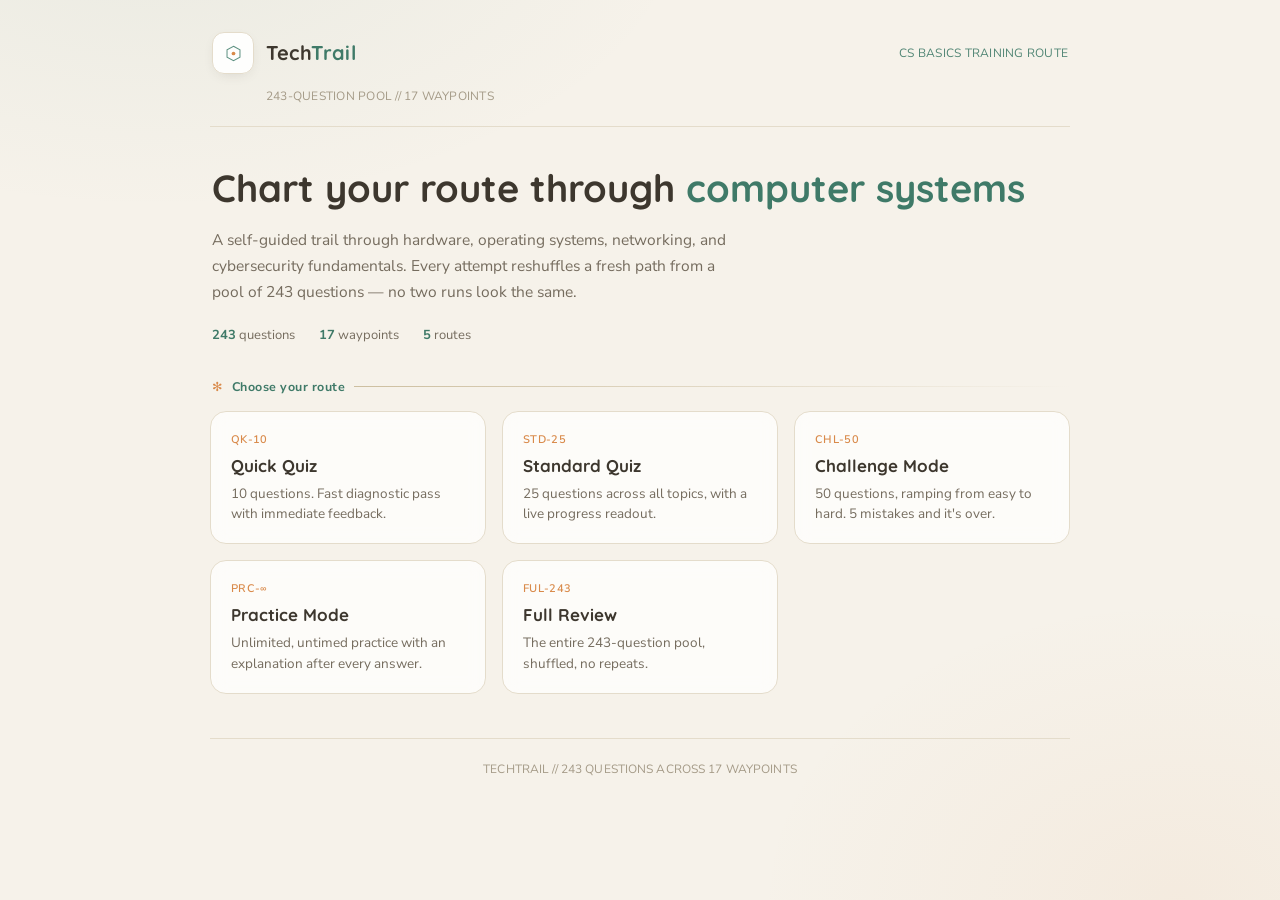
==== index.html.html @ 0c44a0fb "Add files via upload" ====
<!DOCTYPE html>
<html lang="en">
<head>
<meta charset="UTF-8">
<meta name="viewport" content="width=device-width, initial-scale=1, viewport-fit=cover">
<meta name="theme-color" content="#f6f2ea">
<title>TechTrail — Computer Systems Basics</title>
<link rel="icon" type="image/svg+xml" href="data:image/svg+xml,%3Csvg xmlns='http://www.w3.org/2000/svg' viewBox='0 0 32 32'%3E%3Crect width='32' height='32' rx='9' fill='%23eee6d6'/%3E%3Cpath d='M16 6 L25 11 V21 L16 26 L7 21 V11 Z' fill='none' stroke='%235c9080' stroke-width='1.4'/%3E%3Ccircle cx='16' cy='16' r='2.6' fill='%23d98a4a'/%3E%3C/svg%3E">
<link rel="preconnect" href="https://fonts.googleapis.com">
<link rel="preconnect" href="https://fonts.gstatic.com" crossorigin>
<link href="https://fonts.googleapis.com/css2?family=Quicksand:wght@500;600;700&family=Nunito+Sans:wght@400;500;600;700&display=swap" rel="stylesheet">
<style>
/* ===== Tokens — relaxed, warm palette ===== */
:root{
  --bg:#f6f2ea;
  --bg-soft:#f0ebe0;
  --panel:rgba(255,255,255,0.72);
  --panel-alt:rgba(255,255,255,0.92);
  --border:#e4dccb;
  --border-bright:#cdbfa0;
  --text:#3d372e;
  --text-dim:#756c5e;
  --text-faint:#a49a87;
  --accent:#5c9080;       /* soft sage */
  --accent-hi:#3f7a68;
  --accent-dim:#e3ede8;
  --gold:#d98a4a;         /* warm apricot — secondary accent */
  --gold-dim:#f6e3d1;
  --danger:#c96a5c;
  --danger-dim:#f5e0db;
  --radius:16px;
  --radius-sm:12px;
  --font-display:'Quicksand','Nunito Sans',system-ui,-apple-system,sans-serif;
  --font-mono:'Nunito Sans',system-ui,-apple-system,sans-serif;
  --font-body:'Nunito Sans',system-ui,-apple-system,sans-serif;
}

*{box-sizing:border-box;}
html,body{height:100%;}
body{
  margin:0;
  background:
    radial-gradient(ellipse 900px 500px at 12% -10%, rgba(92,144,128,0.08) 0%, transparent 60%),
    radial-gradient(ellipse 700px 500px at 92% 100%, rgba(217,138,74,0.07) 0%, transparent 60%),
    var(--bg);
  color:var(--text);
  font-family:var(--font-body);
  min-height:100vh;
  -webkit-font-smoothing:antialiased;
}

#app{
  max-width:900px;
  margin:0 auto;
  padding:28px 20px 60px;
  position:relative;
}

button{font-family:inherit;}
:focus-visible{outline:2px solid var(--accent);outline-offset:2px;border-radius:4px;}

.sr-only{
  position:absolute;width:1px;height:1px;padding:0;margin:-1px;overflow:hidden;
  clip:rect(0,0,0,0);white-space:nowrap;border:0;
}

@media(prefers-reduced-motion:reduce){
  *{animation-duration:0.001s!important;transition-duration:0.001s!important;}
}

/* ===== Brand bar ===== */
.brand-bar{
  display:flex;align-items:center;justify-content:space-between;
  gap:12px;flex-wrap:wrap;
  padding:4px 2px 22px;
  border-bottom:1px solid var(--border);
  margin-bottom:30px;
  position:relative;
}
.brand{
  display:flex;align-items:center;gap:12px;
}
.brand-mark{
  width:42px;height:42px;
  border-radius:12px;
  background:var(--panel-alt);
  border:1px solid var(--border);
  display:flex;align-items:center;justify-content:center;
  flex-shrink:0;
  box-shadow:0 4px 14px -6px rgba(61,55,46,0.18);
}
.brand-mark svg{display:block;width:23px;height:23px;}
.brand-word{
  font-family:var(--font-display);
  font-weight:700;
  font-size:20px;
  letter-spacing:.01em;
  color:var(--text);
  line-height:1;
}
.brand-word em{
  font-style:normal;
  color:var(--accent-hi);
}
.brand-sub{
  font-family:var(--font-body);
  font-size:12px;
  color:var(--text-faint);
  letter-spacing:.02em;
  padding-left:54px;
  margin-top:2px;
  width:100%;
}
.brand-tag{
  font-family:var(--font-body);
  font-size:12px;
  color:var(--accent-hi);
  letter-spacing:.02em;
  opacity:.9;
}

/* ===== Screens ===== */
.screen{animation:fadein .35s ease both;}
@keyframes fadein{from{opacity:0;transform:translateY(6px);}to{opacity:1;transform:translateY(0);}}

/* ===== Home ===== */
.hero{padding:8px 2px 34px;}
.hero h1{
  font-family:var(--font-display);
  font-weight:700;
  font-size:clamp(26px,5vw,38px);
  line-height:1.25;
  margin:0 0 14px;
  color:var(--text);
  letter-spacing:0;
}
.hero h1 span{
  color:var(--accent-hi);
  font-style:normal;
}
.hero p{
  color:var(--text-dim);
  font-size:15.5px;
  line-height:1.7;
  max-width:58ch;
  margin:0 0 20px;
}
.hero-stats{
  display:flex;gap:24px;flex-wrap:wrap;
  font-family:var(--font-body);
  font-size:13px;
  color:var(--text-dim);
}
.hero-stats b{color:var(--accent-hi);font-weight:700;}

.section-label{
  font-family:var(--font-body);
  font-size:12.5px;
  letter-spacing:.04em;
  color:var(--accent-hi);
  font-weight:700;
  margin:0 0 16px;
  padding-left:2px;
  display:flex;align-items:center;gap:9px;
}
.section-label::before{
  content:'✻';
  color:var(--gold);
}
.section-label::after{
  content:'';
  flex:1;
  height:1px;
  background:linear-gradient(90deg, var(--border-bright), transparent);
}

.mode-grid{
  display:grid;
  grid-template-columns:repeat(auto-fit,minmax(230px,1fr));
  gap:16px;
  margin-bottom:34px;
}
.mode-card{
  background:var(--panel);
  backdrop-filter:blur(8px);
  border:1px solid var(--border);
  border-radius:var(--radius);
  padding:20px 20px 18px;
  text-align:left;
  cursor:pointer;
  color:var(--text);
  transition:border-color .18s ease, transform .18s ease, box-shadow .18s ease, background .18s ease;
  display:flex;flex-direction:column;gap:8px;
  position:relative;
  overflow:hidden;
}
.mode-card:hover,.mode-card:focus-visible{
  border-color:var(--accent);
  background:var(--panel-alt);
  transform:translateY(-2px);
  box-shadow:0 12px 26px -18px rgba(61,55,46,0.35);
}
.mode-card .mode-name{
  font-family:var(--font-display);
  font-size:17px;
  font-weight:700;
  letter-spacing:0;
}
.mode-card .mode-meta{
  font-family:var(--font-body);
  font-size:11px;
  color:var(--gold);
  font-weight:600;
  letter-spacing:.03em;
}
.mode-card .mode-desc{
  font-size:13.5px;
  color:var(--text-dim);
  line-height:1.55;
  margin:0;
}

/* ===== Panel / config ===== */
.panel{
  background:var(--panel);
  backdrop-filter:blur(8px);
  border:1px solid var(--border);
  border-radius:var(--radius);
  padding:26px;
  box-shadow:0 16px 34px -28px rgba(61,55,46,0.4);
}
.panel h2{
  font-family:var(--font-display);
  font-weight:700;
  font-size:20px;
  margin:0 0 6px;
  letter-spacing:0;
}
.panel .panel-sub{color:var(--text-dim);font-size:13.5px;margin:0 0 20px;}

.choice-row{display:flex;gap:10px;flex-wrap:wrap;margin-bottom:22px;}
.pill-btn{
  background:var(--panel-alt);
  border:1px solid var(--border);
  color:var(--text);
  padding:11px 18px;
  border-radius:999px;
  font-family:var(--font-body);
  font-size:13.5px;
  cursor:pointer;
  transition:border-color .15s ease, background .15s ease, color .15s ease, box-shadow .15s ease;
  min-height:40px;
}
.pill-btn:hover{border-color:var(--border-bright);}
.pill-btn.active{
  background:var(--accent-dim);
  border-color:var(--accent);
  color:var(--accent-hi);
  font-weight:700;
}

.primary-btn{
  background:var(--accent-hi);
  color:#fbf8f2;
  border:none;
  padding:13px 24px;
  border-radius:999px;
  font-family:var(--font-display);
  font-weight:700;
  font-size:14px;
  letter-spacing:.01em;
  cursor:pointer;
  transition:filter .15s ease, transform .15s ease, box-shadow .15s ease;
  box-shadow:0 8px 20px -8px rgba(63,122,104,0.55);
  min-height:46px;
}
.primary-btn:hover{filter:brightness(1.06);transform:translateY(-1px);box-shadow:0 10px 24px -6px rgba(63,122,104,0.6);}
.primary-btn:disabled{opacity:.4;cursor:not-allowed;transform:none;box-shadow:none;}

.ghost-btn{
  background:transparent;
  color:var(--text-dim);
  border:1px solid var(--border);
  padding:12px 20px;
  border-radius:999px;
  font-family:var(--font-body);
  font-size:13.5px;
  cursor:pointer;
  transition:border-color .15s ease,color .15s ease,background .15s ease;
  min-height:46px;
}
.ghost-btn:hover{border-color:var(--accent);color:var(--accent-hi);background:var(--accent-dim);}

.btn-row{display:flex;gap:12px;flex-wrap:wrap;margin-top:6px;}

/* ===== Telemetry bar (now a calm stat strip) ===== */
.telemetry{
  display:grid;
  grid-template-columns:repeat(5,1fr);
  gap:10px;
  margin-bottom:18px;
  font-family:var(--font-body);
}
.telemetry .cell{
  background:var(--panel);
  border:1px solid var(--border);
  border-radius:var(--radius-sm);
  padding:11px 13px;
  min-width:0;
}
.telemetry .cell .k{
  font-size:10.5px;
  letter-spacing:.03em;
  color:var(--text-faint);
  margin-bottom:4px;
}
.telemetry .cell .v{
  font-size:16px;
  font-weight:700;
  color:var(--text);
  white-space:nowrap;
  overflow:hidden;
  text-overflow:ellipsis;
  font-family:var(--font-display);
}
.telemetry .cell .v.accent{color:var(--accent-hi);}
.telemetry .cell .v.amber{color:var(--gold);}
.telemetry .cell .v.diff-easy{color:#5c9968;}
.telemetry .cell .v.diff-medium{color:var(--gold);}
.telemetry .cell .v.diff-hard{color:var(--danger);}

.progress-track{
  height:8px;
  background:var(--border);
  border-radius:8px;
  overflow:hidden;
  margin-bottom:22px;
}
.progress-fill{
  height:100%;
  background:var(--accent);
  border-radius:8px;
  transition:width .3s ease;
}

/* ===== Question card ===== */
.q-card{
  background:var(--panel);
  backdrop-filter:blur(8px);
  border:1px solid var(--border);
  border-radius:var(--radius);
  padding:26px 24px;
  box-shadow:0 16px 34px -28px rgba(61,55,46,0.4);
}
.q-meta{
  display:flex;gap:9px;align-items:center;flex-wrap:wrap;
  margin-bottom:16px;
  font-family:var(--font-body);
  font-size:11.5px;
  letter-spacing:.02em;
}
.q-tag{
  padding:4px 10px;
  border-radius:999px;
  border:1px solid var(--border-bright);
  color:var(--text-dim);
  font-weight:600;
}
.q-tag.diff-easy{color:#4d8858;border-color:#c7dfc8;background:#eef6ee;}
.q-tag.diff-medium{color:var(--gold);border-color:var(--gold-dim);background:#fbf1e5;}
.q-tag.diff-hard{color:var(--danger);border-color:var(--danger-dim);background:#faeae7;}

.q-text{
  font-family:var(--font-body);
  font-weight:600;
  font-size:18.5px;
  line-height:1.55;
  margin:0 0 22px;
  color:var(--text);
}

.choices{display:flex;flex-direction:column;gap:10px;margin-bottom:6px;}
.choice-btn{
  text-align:left;
  background:var(--panel-alt);
  border:1px solid var(--border);
  color:var(--text);
  padding:14px 16px;
  border-radius:var(--radius-sm);
  font-size:14.5px;
  cursor:pointer;
  display:flex;align-items:center;gap:12px;
  transition:border-color .12s ease, background .12s ease, box-shadow .12s ease, transform .12s ease;
  min-height:48px;
}
.choice-btn:hover:not(:disabled){border-color:var(--accent);background:var(--accent-dim);transform:translateY(-1px);}
.choice-btn:disabled{cursor:default;}
.choice-btn .letter{
  font-family:var(--font-body);
  font-weight:700;
  font-size:12px;
  color:var(--text-faint);
  border:1px solid var(--border);
  border-radius:8px;
  width:24px;height:24px;
  display:flex;align-items:center;justify-content:center;
  flex-shrink:0;
}
.choice-btn.selected{border-color:var(--accent);background:var(--accent-dim);}
.choice-btn.correct{
  border-color:var(--accent);
  background:var(--accent-dim);
}
.choice-btn.correct .letter{background:var(--accent-hi);color:#fbf8f2;border-color:var(--accent-hi);}
.choice-btn.incorrect{
  border-color:var(--danger);
  background:var(--danger-dim);
}
.choice-btn.incorrect .letter{background:var(--danger);color:#fdf6f5;border-color:var(--danger);}

.feedback{
  margin-top:18px;
  padding:15px 17px;
  border-radius:var(--radius-sm);
  font-family:var(--font-body);
  font-size:13.5px;
  line-height:1.6;
  border:1px solid var(--border);
}
.feedback.ok{border-color:#c7dfc8;background:#eef6ee;}
.feedback.no{border-color:var(--danger-dim);background:#faeae7;}
.feedback .status-line{
  font-weight:700;
  letter-spacing:0;
  margin-bottom:6px;
}
.feedback.ok .status-line{color:var(--accent-hi);}
.feedback.no .status-line{color:var(--danger);}
.feedback .explain{color:var(--text-dim);font-family:var(--font-body);font-size:13.5px;}

.q-footer{display:flex;justify-content:flex-end;margin-top:20px;}

.mistake-note{
  margin-top:14px;
  font-family:var(--font-body);
  font-size:12px;
  color:var(--text-faint);
}

/* ===== Results ===== */
.rating-banner{
  text-align:center;
  padding:34px 20px;
  border-radius:var(--radius);
  border:1px solid var(--border);
  background:var(--panel);
  backdrop-filter:blur(8px);
  margin-bottom:22px;
  position:relative;
  overflow:hidden;
}
.rating-banner::before{
  content:'';
  position:absolute;inset:0;
  background:radial-gradient(circle at 50% 0%, rgba(92,144,128,0.10), transparent 65%);
  pointer-events:none;
}
.rating-banner .pct{
  font-family:var(--font-display);
  font-size:52px;
  font-weight:700;
  color:var(--accent-hi);
  line-height:1;
  position:relative;
}
.rating-banner .label{
  font-family:var(--font-body);
  font-size:13.5px;
  letter-spacing:.02em;
  color:var(--text-dim);
  margin-top:12px;
  position:relative;
}

.stat-grid{
  display:grid;
  grid-template-columns:repeat(auto-fit,minmax(150px,1fr));
  gap:10px;
  margin-bottom:26px;
}
.stat-cell{background:var(--panel);border:1px solid var(--border);border-radius:var(--radius-sm);padding:16px;}
.stat-cell .k{font-family:var(--font-body);font-size:11px;letter-spacing:.02em;color:var(--text-faint);margin-bottom:6px;}
.stat-cell .v{font-family:var(--font-display);font-size:20px;font-weight:700;color:var(--accent-hi);}

/* ===== Review ===== */
.review-item{
  background:var(--panel);
  backdrop-filter:blur(8px);
  border:1px solid var(--border);
  border-radius:var(--radius);
  padding:18px 20px;
  margin-bottom:12px;
}
.review-item .q{font-family:var(--font-body);font-size:15.5px;font-weight:600;margin:0 0 10px;}
.review-item .row{font-family:var(--font-body);font-size:13px;margin:4px 0;}
.review-item .row .lbl{color:var(--text-faint);margin-right:6px;}
.review-item .row.wrong .val{color:var(--danger);}
.review-item .row.right .val{color:var(--accent-hi);}
.review-item .explain{color:var(--text-dim);font-size:13.5px;margin-top:10px;line-height:1.5;}

.empty-note{
  color:var(--text-dim);
  font-family:var(--font-body);
  font-size:13.5px;
  padding:22px;
  text-align:center;
  border:1px dashed var(--border-bright);
  border-radius:var(--radius);
}

footer.foot{
  text-align:center;
  color:var(--text-faint);
  font-family:var(--font-body);
  font-size:12px;
  letter-spacing:.01em;
  margin-top:44px;
  padding-top:22px;
  border-top:1px solid var(--border);
}

/* ===== Responsive ===== */
@media(max-width:640px){
  #app{padding:20px 16px 48px;}
  .telemetry{grid-template-columns:repeat(2,1fr);}
  .stat-grid{grid-template-columns:repeat(2,1fr);}
  .rating-banner .pct{font-size:42px;}
  .rating-banner{padding:28px 16px;}
  .q-card,.panel{padding:20px 18px;}
  .q-text{font-size:16.5px;}
  .btn-row{flex-direction:column;}
  .btn-row .primary-btn,.btn-row .ghost-btn{width:100%;}
  .q-footer .primary-btn{width:100%;}
}

@media(max-width:420px){
  .brand-word{font-size:17px;}
  .hero h1{font-size:23px;}
  .mode-card{padding:16px;}
  .choice-row .pill-btn{flex:1 1 calc(50% - 10px);text-align:center;}
}
</style>
</head>
<body>
<div id="app" role="main" aria-live="polite"></div>
<script>
const QUESTION_POOL = [
{
"id":1,
"category":"Fundamentals",
"difficulty":"Easy",
"type":"multiple-choice",
"question":"Which term best matches this definition: \"An electronic device that processes data according to instructions.\"",
"choices":[
"Firmware",
"Hardware",
"Computer",
"Software"
],
"answer":"Computer",
"explanation":"Computer is defined as: An electronic device that processes data according to instructions."
},
{
"id":2,
"category":"Fundamentals",
"difficulty":"Easy",
"type":"multiple-choice",
"question":"Which term best matches this definition: \"A combination of hardware, software, data, and users working together.\"",
"choices":[
"Hardware",
"Firmware",
"Computer System",
"Software"
],
"answer":"Computer System",
"explanation":"Computer System is defined as: A combination of hardware, software, data, and users working together."
},
{
"id":3,
"category":"Fundamentals",
"difficulty":"Easy",
"type":"multiple-choice",
"question":"Which term best matches this definition: \"The physical components of a computer.\"",
"choices":[
"Computer System",
"Firmware",
"Software",
"Hardware"
],
"answer":"Hardware",
"explanation":"Hardware is defined as: The physical components of a computer."
},
{
"id":4,
"category":"Fundamentals",
"difficulty":"Easy",
"type":"multiple-choice",
"question":"Which term best matches this definition: \"Programs and instructions that tell hardware what to do.\"",
"choices":[
"Hardware",
"Computer",
"Software",
"Computer System"
],
"answer":"Software",
"explanation":"Software is defined as: Programs and instructions that tell hardware what to do."
},
{
"id":5,
"category":"Fundamentals",
"difficulty":"Easy",
"type":"multiple-choice",
"question":"Which term best matches this definition: \"Software permanently or semi-permanently stored in hardware.\"",
"choices":[
"Hardware",
"Computer System",
"Firmware",
"Computer"
],
"answer":"Firmware",
"explanation":"Firmware is defined as: Software permanently or semi-permanently stored in hardware."
},
{
"id":6,
"category":"Hardware",
"difficulty":"Medium",
"type":"multiple-choice",
"question":"Which term best matches this definition: \"The processor responsible for executing instructions and processing data.\"",
"choices":[
"CPU",
"Register",
"Cooling Fan",
"GPU"
],
"answer":"CPU",
"explanation":"CPU is defined as: The processor responsible for executing instructions and processing data."
},
{
"id":7,
"category":"Hardware",
"difficulty":"Medium",
"type":"multiple-choice",
"question":"Which term best matches this definition: \"CPU component that performs arithmetic and logical operations.\"",
"choices":[
"ROM",
"GPU",
"ALU",
"Register"
],
"answer":"ALU",
"explanation":"ALU is defined as: CPU component that performs arithmetic and logical operations."
},
{
"id":8,
"category":"Hardware",
"difficulty":"Medium",
"type":"multiple-choice",
"question":"Which term best matches this definition: \"CPU component that directs and coordinates instruction execution.\"",
"choices":[
"Cache Memory",
"NIC",
"Control Unit",
"CPU"
],
"answer":"Control Unit",
"explanation":"Control Unit is defined as: CPU component that directs and coordinates instruction execution."
},
{
"id":9,
"category":"Hardware",
"difficulty":"Medium",
"type":"multiple-choice",
"question":"Which term best matches this definition: \"Small, high-speed storage locations inside the CPU.\"",
"choices":[
"Register",
"Sound Card",
"GPU",
"Cooling Fan"
],
"answer":"Register",
"explanation":"Register is defined as: Small, high-speed storage locations inside the CPU."
},
{
"id":10,
"category":"Hardware",
"difficulty":"Medium",
"type":"multiple-choice",
"question":"Which term best matches this definition: \"Main circuit board connecting major computer components.\"",
"choices":[
"Motherboard",
"ALU",
"CPU",
"NIC"
],
"answer":"Motherboard",
"explanation":"Motherboard is defined as: Main circuit board connecting major computer components."
},
{
"id":11,
"category":"Hardware",
"difficulty":"Medium",
"type":"multiple-choice",
"question":"Which term best matches this definition: \"Temporary memory used by programs and the operating system while running.\"",
"choices":[
"ROM",
"RAM",
"PSU",
"Cooling Fan"
],
"answer":"RAM",
"explanation":"RAM is defined as: Temporary memory used by programs and the operating system while running."
},
{
"id":12,
"category":"Hardware",
"difficulty":"Medium",
"type":"multiple-choice",
"question":"Which term best matches this definition: \"Non-volatile memory that stores data that normally does not change frequently.\"",
"choices":[
"GPU",
"ROM",
"Heat Sink",
"Cache Memory"
],
"answer":"ROM",
"explanation":"ROM is defined as: Non-volatile memory that stores data that normally does not change frequently."
},
{
"id":13,
"category":"Hardware",
"difficulty":"Medium",
"type":"multiple-choice",
"question":"Which term best matches this definition: \"Very fast memory used to store frequently accessed CPU data and instructions.\"",
"choices":[
"Heat Sink",
"RAM",
"Cache Memory",
"ROM"
],
"answer":"Cache Memory",
"explanation":"Cache Memory is defined as: Very fast memory used to store frequently accessed CPU data and instructions."
},
{
"id":14,
"category":"Hardware",
"difficulty":"Medium",
"type":"multiple-choice",
"question":"Which term best matches this definition: \"Processor designed primarily for graphics and parallel computations.\"",
"choices":[
"GPU",
"Control Unit",
"NIC",
"Cache Memory"
],
"answer":"GPU",
"explanation":"GPU is defined as: Processor designed primarily for graphics and parallel computations."
},
{
"id":15,
"category":"Hardware",
"difficulty":"Medium",
"type":"multiple-choice",
"question":"Which term best matches this definition: \"Component that converts electrical power into usable power for the computer.\"",
"choices":[
"PSU",
"CPU",
"Cache Memory",
"Cooling Fan"
],
"answer":"PSU",
"explanation":"PSU is defined as: Component that converts electrical power into usable power for the computer."
},
{
"id":16,
"category":"Hardware",
"difficulty":"Medium",
"type":"multiple-choice",
"question":"Which term best matches this definition: \"Component that absorbs and dissipates heat from electronic components.\"",
"choices":[
"Control Unit",
"Cache Memory",
"Heat Sink",
"PSU"
],
"answer":"Heat Sink",
"explanation":"Heat Sink is defined as: Component that absorbs and dissipates heat from electronic components."
},
{
"id":17,
"category":"Hardware",
"difficulty":"Medium",
"type":"multiple-choice",
"question":"Which term best matches this definition: \"Fan used to move air and remove heat from computer components.\"",
"choices":[
"Control Unit",
"Sound Card",
"Cooling Fan",
"CPU"
],
"answer":"Cooling Fan",
"explanation":"Cooling Fan is defined as: Fan used to move air and remove heat from computer components."
},
{
"id":18,
"category":"Hardware",
"difficulty":"Medium",
"type":"multiple-choice",
"question":"Which term best matches this definition: \"Hardware that allows a computer to connect to a network.\"",
"choices":[
"Control Unit",
"Register",
"NIC",
"Expansion Card"
],
"answer":"NIC",
"explanation":"NIC is defined as: Hardware that allows a computer to connect to a network."
},
{
"id":19,
"category":"Hardware",
"difficulty":"Medium",
"type":"multiple-choice",
"question":"Which term best matches this definition: \"Hardware responsible for processing audio input and output.\"",
"choices":[
"Cooling Fan",
"Motherboard",
"RAM",
"Sound Card"
],
"answer":"Sound Card",
"explanation":"Sound Card is defined as: Hardware responsible for processing audio input and output."
},
{
"id":20,
"category":"Hardware",
"difficulty":"Medium",
"type":"multiple-choice",
"question":"Which term best matches this definition: \"Circuit board added to provide additional computer functionality.\"",
"choices":[
"Expansion Card",
"Motherboard",
"Heat Sink",
"RAM"
],
"answer":"Expansion Card",
"explanation":"Expansion Card is defined as: Circuit board added to provide additional computer functionality."
},
{
"id":21,
"category":"Interfaces & Ports",
"difficulty":"Medium",
"type":"multiple-choice",
"question":"Which term best matches this definition: \"Standard interface used to connect peripherals and transfer data.\"",
"choices":[
"HDMI",
"DisplayPort",
"USB",
"VGA"
],
"answer":"USB",
"explanation":"USB is defined as: Standard interface used to connect peripherals and transfer data."
},
{
"id":22,
"category":"Interfaces & Ports",
"difficulty":"Medium",
"type":"multiple-choice",
"question":"Which term best matches this definition: \"Interface commonly used to transmit digital video and audio.\"",
"choices":[
"DisplayPort",
"VGA",
"USB",
"HDMI"
],
"answer":"HDMI",
"explanation":"HDMI is defined as: Interface commonly used to transmit digital video and audio."
},
{
"id":23,
"category":"Interfaces & Ports",
"difficulty":"Medium",
"type":"multiple-choice",
"question":"Which term best matches this definition: \"Older video interface that primarily transmits analog video.\"",
"choices":[
"HDMI",
"USB",
"DisplayPort",
"VGA"
],
"answer":"VGA",
"explanation":"VGA is defined as: Older video interface that primarily transmits analog video."
},
{
"id":24,
"category":"Interfaces & Ports",
"difficulty":"Medium",
"type":"multiple-choice",
"question":"Which term best matches this definition: \"Digital interface commonly used for monitors and displays.\"",
"choices":[
"HDMI",
"VGA",
"USB",
"DisplayPort"
],
"answer":"DisplayPort",
"explanation":"DisplayPort is defined as: Digital interface commonly used for monitors and displays."
},
{
"id":25,
"category":"Peripherals",
"difficulty":"Easy",
"type":"multiple-choice",
"question":"Which term best matches this definition: \"Device connected to a computer to provide input, output, or additional functionality.\"",
"choices":[
"Output Device",
"Webcam",
"Microphone",
"Peripheral"
],
"answer":"Peripheral",
"explanation":"Peripheral is defined as: Device connected to a computer to provide input, output, or additional functionality."
},
{
"id":26,
"category":"Peripherals",
"difficulty":"Easy",
"type":"multiple-choice",
"question":"Which term best matches this definition: \"Input device used primarily for entering text and commands.\"",
"choices":[
"Touchscreen",
"Peripheral",
"Output Device",
"Keyboard"
],
"answer":"Keyboard",
"explanation":"Keyboard is defined as: Input device used primarily for entering text and commands."
},
{
"id":27,
"category":"Peripherals",
"difficulty":"Easy",
"type":"multiple-choice",
"question":"Which term best matches this definition: \"Pointing device used to interact with graphical interfaces.\"",
"choices":[
"Webcam",
"Printer",
"Peripheral",
"Mouse"
],
"answer":"Mouse",
"explanation":"Mouse is defined as: Pointing device used to interact with graphical interfaces."
},
{
"id":28,
"category":"Peripherals",
"difficulty":"Easy",
"type":"multiple-choice",
"question":"Which term best matches this definition: \"Output device that displays visual information.\"",
"choices":[
"Keyboard",
"Printer",
"Input Device",
"Monitor"
],
"answer":"Monitor",
"explanation":"Monitor is defined as: Output device that displays visual information."
},
{
"id":29,
"category":"Peripherals",
"difficulty":"Easy",
"type":"multiple-choice",
"question":"Which term best matches this definition: \"Output device that produces physical copies of digital information.\"",
"choices":[
"Printer",
"Webcam",
"Monitor",
"Peripheral"
],
"answer":"Printer",
"explanation":"Printer is defined as: Output device that produces physical copies of digital information."
},
{
"id":30,
"category":"Peripherals",
"difficulty":"Easy",
"type":"multiple-choice",
"question":"Which term best matches this definition: \"Input device that converts physical documents or images into digital form.\"",
"choices":[
"Microphone",
"Keyboard",
"Scanner",
"Output Device"
],
"answer":"Scanner",
"explanation":"Scanner is defined as: Input device that converts physical documents or images into digital form."
},
{
"id":31,
"category":"Peripherals",
"difficulty":"Easy",
"type":"multiple-choice",
"question":"Which term best matches this definition: \"Camera used to capture video for a computer.\"",
"choices":[
"Monitor",
"Output Device",
"Keyboard",
"Webcam"
],
"answer":"Webcam",
"explanation":"Webcam is defined as: Camera used to capture video for a computer."
},
{
"id":32,
"category":"Peripherals",
"difficulty":"Easy",
"type":"multiple-choice",
"question":"Which term best matches this definition: \"Input device that captures sound.\"",
"choices":[
"Speaker",
"Scanner",
"Monitor",
"Microphone"
],
"answer":"Microphone",
"explanation":"Microphone is defined as: Input device that captures sound."
},
{
"id":33,
"category":"Peripherals",
"difficulty":"Easy",
"type":"multiple-choice",
"question":"Which term best matches this definition: \"Output device that produces sound.\"",
"choices":[
"Microphone",
"Speaker",
"Scanner",
"Printer"
],
"answer":"Speaker",
"explanation":"Speaker is defined as: Output device that produces sound."
},
{
"id":34,
"category":"Peripherals",
"difficulty":"Easy",
"type":"multiple-choice",
"question":"Which term best matches this definition: \"Display that detects touch input.\"",
"choices":[
"Scanner",
"Touchscreen",
"Input Device",
"Output Device"
],
"answer":"Touchscreen",
"explanation":"Touchscreen is defined as: Display that detects touch input."
},
{
"id":35,
"category":"Peripherals",
"difficulty":"Easy",
"type":"multiple-choice",
"question":"Which term best matches this definition: \"Hardware used to send data or commands to a computer.\"",
"choices":[
"Printer",
"Keyboard",
"Input Device",
"Speaker"
],
"answer":"Input Device",
"explanation":"Input Device is defined as: Hardware used to send data or commands to a computer."
},
{
"id":36,
"category":"Peripherals",
"difficulty":"Easy",
"type":"multiple-choice",
"question":"Which term best matches this definition: \"Hardware used to present processed information to a user.\"",
"choices":[
"Webcam",
"Output Device",
"Keyboard",
"Scanner"
],
"answer":"Output Device",
"explanation":"Output Device is defined as: Hardware used to present processed information to a user."
},
{
"id":37,
"category":"Storage",
"difficulty":"Medium",
"type":"multiple-choice",
"question":"Which term best matches this definition: \"Hardware used to store data permanently or semi-permanently.\"",
"choices":[
"NVMe",
"HDD",
"Storage Device",
"Memory Card"
],
"answer":"Storage Device",
"explanation":"Storage Device is defined as: Hardware used to store data permanently or semi-permanently."
},
{
"id":38,
"category":"Storage",
"difficulty":"Medium",
"type":"multiple-choice",
"question":"Which term best matches this definition: \"Magnetic storage device that uses spinning disks to store data.\"",
"choices":[
"Flash Drive",
"HDD",
"Memory Card",
"SSD"
],
"answer":"HDD",
"explanation":"HDD is defined as: Magnetic storage device that uses spinning disks to store data."
},
{
"id":39,
"category":"Storage",
"difficulty":"Medium",
"type":"multiple-choice",
"question":"Which term best matches this definition: \"Storage device that uses flash memory and has no moving parts.\"",
"choices":[
"SSD",
"Optical Disc",
"Storage Device",
"HDD"
],
"answer":"SSD",
"explanation":"SSD is defined as: Storage device that uses flash memory and has no moving parts."
},
{
"id":40,
"category":"Storage",
"difficulty":"Medium",
"type":"multiple-choice",
"question":"Which term best matches this definition: \"High-speed storage protocol commonly used with PCIe-based SSDs.\"",
"choices":[
"NVMe",
"Optical Disc",
"SSD",
"Storage Device"
],
"answer":"NVMe",
"explanation":"NVMe is defined as: High-speed storage protocol commonly used with PCIe-based SSDs."
},
{
"id":41,
"category":"Storage",
"difficulty":"Medium",
"type":"multiple-choice",
"question":"Which term best matches this definition: \"Storage medium read using a laser, such as a CD or DVD.\"",
"choices":[
"Optical Disc",
"SSD",
"HDD",
"Memory Card"
],
"answer":"Optical Disc",
"explanation":"Optical Disc is defined as: Storage medium read using a laser, such as a CD or DVD."
},
{
"id":42,
"category":"Storage",
"difficulty":"Medium",
"type":"multiple-choice",
"question":"Which term best matches this definition: \"Portable storage device that uses flash memory.\"",
"choices":[
"HDD",
"Flash Drive",
"Storage Device",
"SSD"
],
"answer":"Flash Drive",
"explanation":"Flash Drive is defined as: Portable storage device that uses flash memory."
},
{
"id":43,
"category":"Storage",
"difficulty":"Medium",
"type":"multiple-choice",
"question":"Which term best matches this definition: \"Small removable flash-storage device used in many electronic devices.\"",
"choices":[
"HDD",
"Optical Disc",
"NVMe",
"Memory Card"
],
"answer":"Memory Card",
"explanation":"Memory Card is defined as: Small removable flash-storage device used in many electronic devices."
},
{
"id":44,
"category":"Data Units",
"difficulty":"Easy",
"type":"multiple-choice",
"question":"Which term best matches this definition: \"Smallest unit of digital data, represented as 0 or 1.\"",
"choices":[
"Megabyte",
"Gigabyte",
"Byte",
"Bit"
],
"answer":"Bit",
"explanation":"Bit is defined as: Smallest unit of digital data, represented as 0 or 1."
},
{
"id":45,
"category":"Data Units",
"difficulty":"Easy",
"type":"multiple-choice",
"question":"Which term best matches this definition: \"Group of 8 bits.\"",
"choices":[
"Byte",
"Kilobyte",
"Megabyte",
"Gigabyte"
],
"answer":"Byte",
"explanation":"Byte is defined as: Group of 8 bits."
},
{
"id":46,
"category":"Data Units",
"difficulty":"Easy",
"type":"multiple-choice",
"question":"Which term best matches this definition: \"Approximately 1,000 bytes in decimal measurement.\"",
"choices":[
"Megabyte",
"Byte",
"Bit",
"Kilobyte"
],
"answer":"Kilobyte",
"explanation":"Kilobyte is defined as: Approximately 1,000 bytes in decimal measurement."
},
{
"id":47,
"category":"Data Units",
"difficulty":"Easy",
"type":"multiple-choice",
"question":"Which term best matches this definition: \"Approximately 1 million bytes.\"",
"choices":[
"Bit",
"Kilobyte",
"Gigabyte",
"Megabyte"
],
"answer":"Megabyte",
"explanation":"Megabyte is defined as: Approximately 1 million bytes."
},
{
"id":48,
"category":"Data Units",
"difficulty":"Easy",
"type":"multiple-choice",
"question":"Which term best matches this definition: \"Approximately 1 billion bytes.\"",
"choices":[
"Gigabyte",
"Terabyte",
"Kilobyte",
"Byte"
],
"answer":"Gigabyte",
"explanation":"Gigabyte is defined as: Approximately 1 billion bytes."
},
{
"id":49,
"category":"Data Units",
"difficulty":"Easy",
"type":"multiple-choice",
"question":"Which term best matches this definition: \"Approximately 1 trillion bytes.\"",
"choices":[
"Byte",
"Terabyte",
"Kilobyte",
"Bit"
],
"answer":"Terabyte",
"explanation":"Terabyte is defined as: Approximately 1 trillion bytes."
},
{
"id":50,
"category":"Files & Folders",
"difficulty":"Easy",
"type":"multiple-choice",
"question":"Which term best matches this definition: \"Information represented in a form that computers can process.\"",
"choices":[
"File",
"Data",
"Folder",
"File Extension"
],
"answer":"Data",
"explanation":"Data is defined as: Information represented in a form that computers can process."
},
{
"id":51,
"category":"Files & Folders",
"difficulty":"Easy",
"type":"multiple-choice",
"question":"Which term best matches this definition: \"Named collection of digital data.\"",
"choices":[
"Folder",
"Data",
"File Extension",
"File"
],
"answer":"File",
"explanation":"File is defined as: Named collection of digital data."
},
{
"id":52,
"category":"Files & Folders",
"difficulty":"Easy",
"type":"multiple-choice",
"question":"Which term best matches this definition: \"Container used to organize files and other folders.\"",
"choices":[
"Data",
"Folder",
"File Extension",
"File"
],
"answer":"Folder",
"explanation":"Folder is defined as: Container used to organize files and other folders."
},
{
"id":53,
"category":"Files & Folders",
"difficulty":"Easy",
"type":"multiple-choice",
"question":"Which term best matches this definition: \"Characters at the end of a filename indicating its file type.\"",
"choices":[
"Folder",
"File Extension",
"Data",
"File"
],
"answer":"File Extension",
"explanation":"File Extension is defined as: Characters at the end of a filename indicating its file type."
},
{
"id":54,
"category":"Operating Systems",
"difficulty":"Medium",
"type":"multiple-choice",
"question":"Which term best matches this definition: \"Software that manages computer hardware and provides services for applications.\"",
"choices":[
"System Software",
"Operating System",
"macOS",
"Kernel"
],
"answer":"Operating System",
"explanation":"Operating System is defined as: Software that manages computer hardware and provides services for applications."
},
{
"id":55,
"category":"Operating Systems",
"difficulty":"Medium",
"type":"multiple-choice",
"question":"Which term best matches this definition: \"Operating system developed by Microsoft.\"",
"choices":[
"Windows",
"Operating System",
"POST",
"Bootloader"
],
"answer":"Windows",
"explanation":"Windows is defined as: Operating system developed by Microsoft."
},
{
"id":56,
"category":"Operating Systems",
"difficulty":"Medium",
"type":"multiple-choice",
"question":"Which term best matches this definition: \"Family of open-source operating systems based on the Linux kernel.\"",
"choices":[
"Windows",
"Linux",
"Application",
"BIOS"
],
"answer":"Linux",
"explanation":"Linux is defined as: Family of open-source operating systems based on the Linux kernel."
},
{
"id":57,
"category":"Operating Systems",
"difficulty":"Medium",
"type":"multiple-choice",
"question":"Which term best matches this definition: \"Operating system developed by Apple for Mac computers.\"",
"choices":[
"POST",
"Bootloader",
"macOS",
"Windows"
],
"answer":"macOS",
"explanation":"macOS is defined as: Operating system developed by Apple for Mac computers."
},
{
"id":58,
"category":"Operating Systems",
"difficulty":"Medium",
"type":"multiple-choice",
"question":"Which term best matches this definition: \"Mobile operating system developed by Google and based on Linux.\"",
"choices":[
"Utility Software",
"Android",
"Linux",
"Bootloader"
],
"answer":"Android",
"explanation":"Android is defined as: Mobile operating system developed by Google and based on Linux."
},
{
"id":59,
"category":"Operating Systems",
"difficulty":"Medium",
"type":"multiple-choice",
"question":"Which term best matches this definition: \"Core component of an operating system that manages hardware and system resources.\"",
"choices":[
"Kernel",
"Bootloader",
"BIOS",
"POST"
],
"answer":"Kernel",
"explanation":"Kernel is defined as: Core component of an operating system that manages hardware and system resources."
},
{
"id":60,
"category":"Operating Systems",
"difficulty":"Medium",
"type":"multiple-choice",
"question":"Which term best matches this definition: \"Software that allows an operating system to communicate with hardware.\"",
"choices":[
"Device Driver",
"Utility Software",
"Bootloader",
"System Software"
],
"answer":"Device Driver",
"explanation":"Device Driver is defined as: Software that allows an operating system to communicate with hardware."
},
{
"id":61,
"category":"Operating Systems",
"difficulty":"Medium",
"type":"multiple-choice",
"question":"Which term best matches this definition: \"Software designed to perform tasks for users.\"",
"choices":[
"Linux",
"Application",
"UEFI",
"Android"
],
"answer":"Application",
"explanation":"Application is defined as: Software designed to perform tasks for users."
},
{
"id":62,
"category":"Operating Systems",
"difficulty":"Medium",
"type":"multiple-choice",
"question":"Which term best matches this definition: \"Software designed to maintain, configure, or manage a computer system.\"",
"choices":[
"Windows",
"Operating System",
"Kernel",
"Utility Software"
],
"answer":"Utility Software",
"explanation":"Utility Software is defined as: Software designed to maintain, configure, or manage a computer system."
},
{
"id":63,
"category":"Operating Systems",
"difficulty":"Medium",
"type":"multiple-choice",
"question":"Which term best matches this definition: \"Software responsible for managing computer resources and supporting applications.\"",
"choices":[
"System Software",
"UEFI",
"Android",
"Utility Software"
],
"answer":"System Software",
"explanation":"System Software is defined as: Software responsible for managing computer resources and supporting applications."
},
{
"id":64,
"category":"Operating Systems",
"difficulty":"Medium",
"type":"multiple-choice",
"question":"Which term best matches this definition: \"Sequence of operations performed when a computer starts.\"",
"choices":[
"Boot Process",
"Kernel",
"Device Driver",
"Linux"
],
"answer":"Boot Process",
"explanation":"Boot Process is defined as: Sequence of operations performed when a computer starts."
},
{
"id":65,
"category":"Operating Systems",
"difficulty":"Medium",
"type":"multiple-choice",
"question":"Which term best matches this definition: \"Firmware traditionally used to initialize hardware and start the boot process.\"",
"choices":[
"BIOS",
"UEFI",
"Utility Software",
"Bootloader"
],
"answer":"BIOS",
"explanation":"BIOS is defined as: Firmware traditionally used to initialize hardware and start the boot process."
},
{
"id":66,
"category":"Operating Systems",
"difficulty":"Medium",
"type":"multiple-choice",
"question":"Which term best matches this definition: \"Modern firmware interface that replaces traditional BIOS functionality.\"",
"choices":[
"POST",
"Device Driver",
"UEFI",
"Utility Software"
],
"answer":"UEFI",
"explanation":"UEFI is defined as: Modern firmware interface that replaces traditional BIOS functionality."
},
{
"id":67,
"category":"Operating Systems",
"difficulty":"Medium",
"type":"multiple-choice",
"question":"Which term best matches this definition: \"Startup test that checks essential hardware components.\"",
"choices":[
"Boot Process",
"macOS",
"POST",
"Operating System"
],
"answer":"POST",
"explanation":"POST is defined as: Startup test that checks essential hardware components."
},
{
"id":68,
"category":"Operating Systems",
"difficulty":"Medium",
"type":"multiple-choice",
"question":"Which term best matches this definition: \"Software responsible for loading an operating system.\"",
"choices":[
"macOS",
"Bootloader",
"Kernel",
"Windows"
],
"answer":"Bootloader",
"explanation":"Bootloader is defined as: Software responsible for loading an operating system."
},
{
"id":69,
"category":"GUI & Processes",
"difficulty":"Easy",
"type":"multiple-choice",
"question":"Which term best matches this definition: \"Graphical interface allowing users to interact through visual elements.\"",
"choices":[
"Taskbar",
"Process",
"GUI",
"Virtual Memory"
],
"answer":"GUI",
"explanation":"GUI is defined as: Graphical interface allowing users to interact through visual elements."
},
{
"id":70,
"category":"GUI & Processes",
"difficulty":"Easy",
"type":"multiple-choice",
"question":"Which term best matches this definition: \"Interface where users interact with a computer through text commands.\"",
"choices":[
"CLI",
"Page File",
"GUI",
"Taskbar"
],
"answer":"CLI",
"explanation":"CLI is defined as: Interface where users interact with a computer through text commands."
},
{
"id":71,
"category":"GUI & Processes",
"difficulty":"Easy",
"type":"multiple-choice",
"question":"Which term best matches this definition: \"Main graphical workspace displayed after logging into an operating system.\"",
"choices":[
"Icon",
"Desktop",
"Taskbar",
"Task Manager"
],
"answer":"Desktop",
"explanation":"Desktop is defined as: Main graphical workspace displayed after logging into an operating system."
},
{
"id":72,
"category":"GUI & Processes",
"difficulty":"Easy",
"type":"multiple-choice",
"question":"Which term best matches this definition: \"Interface element commonly used to access applications and system functions.\"",
"choices":[
"Process",
"Virtual Memory",
"Taskbar",
"Thread"
],
"answer":"Taskbar",
"explanation":"Taskbar is defined as: Interface element commonly used to access applications and system functions."
},
{
"id":73,
"category":"GUI & Processes",
"difficulty":"Easy",
"type":"multiple-choice",
"question":"Which term best matches this definition: \"Graphical representation of a file, application, device, or function.\"",
"choices":[
"Taskbar",
"Icon",
"GUI",
"Page File"
],
"answer":"Icon",
"explanation":"Icon is defined as: Graphical representation of a file, application, device, or function."
},
{
"id":74,
"category":"GUI & Processes",
"difficulty":"Easy",
"type":"multiple-choice",
"question":"Which term best matches this definition: \"Graphical area containing an application or document.\"",
"choices":[
"Window",
"Taskbar",
"Multitasking",
"Thread"
],
"answer":"Window",
"explanation":"Window is defined as: Graphical area containing an application or document."
},
{
"id":75,
"category":"GUI & Processes",
"difficulty":"Easy",
"type":"multiple-choice",
"question":"Which term best matches this definition: \"A program currently being executed by the operating system.\"",
"choices":[
"Task Manager",
"CLI",
"Process",
"Desktop"
],
"answer":"Process",
"explanation":"Process is defined as: A program currently being executed by the operating system."
},
{
"id":76,
"category":"GUI & Processes",
"difficulty":"Easy",
"type":"multiple-choice",
"question":"Which term best matches this definition: \"Smallest sequence of programmed instructions that can be managed independently.\"",
"choices":[
"Desktop",
"Window",
"Thread",
"Process"
],
"answer":"Thread",
"explanation":"Thread is defined as: Smallest sequence of programmed instructions that can be managed independently."
},
{
"id":77,
"category":"GUI & Processes",
"difficulty":"Easy",
"type":"multiple-choice",
"question":"Which term best matches this definition: \"Ability of an operating system to manage multiple processes.\"",
"choices":[
"Multitasking",
"GUI",
"Window",
"Virtual Memory"
],
"answer":"Multitasking",
"explanation":"Multitasking is defined as: Ability of an operating system to manage multiple processes."
},
{
"id":78,
"category":"GUI & Processes",
"difficulty":"Easy",
"type":"multiple-choice",
"question":"Which term best matches this definition: \"Storage space used as an extension of physical RAM.\"",
"choices":[
"Multitasking",
"Virtual Memory",
"Window",
"CLI"
],
"answer":"Virtual Memory",
"explanation":"Virtual Memory is defined as: Storage space used as an extension of physical RAM."
},
{
"id":79,
"category":"GUI & Processes",
"difficulty":"Easy",
"type":"multiple-choice",
"question":"Which term best matches this definition: \"Disk space used by an operating system as virtual memory.\"",
"choices":[
"Virtual Memory",
"Window",
"Page File",
"Taskbar"
],
"answer":"Page File",
"explanation":"Page File is defined as: Disk space used by an operating system as virtual memory."
},
{
"id":80,
"category":"GUI & Processes",
"difficulty":"Easy",
"type":"multiple-choice",
"question":"Which term best matches this definition: \"System utility used to view and manage running processes and resources.\"",
"choices":[
"Virtual Memory",
"Task Manager",
"Thread",
"CLI"
],
"answer":"Task Manager",
"explanation":"Task Manager is defined as: System utility used to view and manage running processes and resources."
},
{
"id":81,
"category":"File Systems",
"difficulty":"Medium",
"type":"multiple-choice",
"question":"Which term best matches this definition: \"Method used by an operating system to organize and manage stored data.\"",
"choices":[
"File System",
"Formatting",
"exFAT",
"Volume"
],
"answer":"File System",
"explanation":"File System is defined as: Method used by an operating system to organize and manage stored data."
},
{
"id":82,
"category":"File Systems",
"difficulty":"Medium",
"type":"multiple-choice",
"question":"Which term best matches this definition: \"File system commonly used by modern Windows systems.\"",
"choices":[
"exFAT",
"File System",
"NTFS",
"Restore"
],
"answer":"NTFS",
"explanation":"NTFS is defined as: File system commonly used by modern Windows systems."
},
{
"id":83,
"category":"File Systems",
"difficulty":"Medium",
"type":"multiple-choice",
"question":"Which term best matches this definition: \"File system commonly used for compatibility with various devices.\"",
"choices":[
"FAT32",
"Formatting",
"File System",
"Cloud Storage"
],
"answer":"FAT32",
"explanation":"FAT32 is defined as: File system commonly used for compatibility with various devices."
},
{
"id":84,
"category":"File Systems",
"difficulty":"Medium",
"type":"multiple-choice",
"question":"Which term best matches this definition: \"File system designed for flash storage and large files.\"",
"choices":[
"NTFS",
"exFAT",
"File System",
"Formatting"
],
"answer":"exFAT",
"explanation":"exFAT is defined as: File system designed for flash storage and large files."
},
{
"id":85,
"category":"File Systems",
"difficulty":"Medium",
"type":"multiple-choice",
"question":"Which term best matches this definition: \"Logical division of a storage device.\"",
"choices":[
"Restore",
"Partition",
"Volume",
"Formatting"
],
"answer":"Partition",
"explanation":"Partition is defined as: Logical division of a storage device."
},
{
"id":86,
"category":"File Systems",
"difficulty":"Medium",
"type":"multiple-choice",
"question":"Which term best matches this definition: \"Logical storage area that can contain a file system.\"",
"choices":[
"Cloud Storage",
"exFAT",
"Backup",
"Volume"
],
"answer":"Volume",
"explanation":"Volume is defined as: Logical storage area that can contain a file system."
},
{
"id":87,
"category":"File Systems",
"difficulty":"Medium",
"type":"multiple-choice",
"question":"Which term best matches this definition: \"Preparing a storage device or partition for use with a file system.\"",
"choices":[
"Formatting",
"Backup",
"Partition",
"Restore"
],
"answer":"Formatting",
"explanation":"Formatting is defined as: Preparing a storage device or partition for use with a file system."
},
{
"id":88,
"category":"File Systems",
"difficulty":"Medium",
"type":"multiple-choice",
"question":"Which term best matches this definition: \"Copy of data kept for recovery purposes.\"",
"choices":[
"File System",
"Cloud Storage",
"FAT32",
"Backup"
],
"answer":"Backup",
"explanation":"Backup is defined as: Copy of data kept for recovery purposes."
},
{
"id":89,
"category":"File Systems",
"difficulty":"Medium",
"type":"multiple-choice",
"question":"Which term best matches this definition: \"Process of recovering data or system state from a backup.\"",
"choices":[
"FAT32",
"Formatting",
"Restore",
"Backup"
],
"answer":"Restore",
"explanation":"Restore is defined as: Process of recovering data or system state from a backup."
},
{
"id":90,
"category":"File Systems",
"difficulty":"Medium",
"type":"multiple-choice",
"question":"Which term best matches this definition: \"Storage of data on remotely accessible servers.\"",
"choices":[
"exFAT",
"NTFS",
"Cloud Storage",
"Volume"
],
"answer":"Cloud Storage",
"explanation":"Cloud Storage is defined as: Storage of data on remotely accessible servers."
},
{
"id":91,
"category":"Networking Basics",
"difficulty":"Easy",
"type":"multiple-choice",
"question":"Which term best matches this definition: \"Group of connected devices that can communicate and share resources.\"",
"choices":[
"Network",
"LAN",
"UTP",
"Wi-Fi"
],
"answer":"Network",
"explanation":"Network is defined as: Group of connected devices that can communicate and share resources."
},
{
"id":92,
"category":"Networking Basics",
"difficulty":"Easy",
"type":"multiple-choice",
"question":"Which term best matches this definition: \"Network covering a relatively small geographic area.\"",
"choices":[
"LAN",
"Intranet",
"Ethernet",
"WAN"
],
"answer":"LAN",
"explanation":"LAN is defined as: Network covering a relatively small geographic area."
},
{
"id":93,
"category":"Networking Basics",
"difficulty":"Easy",
"type":"multiple-choice",
"question":"Which term best matches this definition: \"Network covering a large geographic area.\"",
"choices":[
"Switch",
"Router",
"WAN",
"Modem"
],
"answer":"WAN",
"explanation":"WAN is defined as: Network covering a large geographic area."
},
{
"id":94,
"category":"Networking Basics",
"difficulty":"Easy",
"type":"multiple-choice",
"question":"Which term best matches this definition: \"Wireless local area network.\"",
"choices":[
"Ethernet",
"Network Cable",
"Network",
"WLAN"
],
"answer":"WLAN",
"explanation":"WLAN is defined as: Wireless local area network."
},
{
"id":95,
"category":"Networking Basics",
"difficulty":"Easy",
"type":"multiple-choice",
"question":"Which term best matches this definition: \"Personal area network connecting devices around an individual.\"",
"choices":[
"PAN",
"Ethernet",
"UTP",
"LAN"
],
"answer":"PAN",
"explanation":"PAN is defined as: Personal area network connecting devices around an individual."
},
{
"id":96,
"category":"Networking Basics",
"difficulty":"Easy",
"type":"multiple-choice",
"question":"Which term best matches this definition: \"Global system of interconnected computer networks.\"",
"choices":[
"Internet",
"Network Cable",
"Ethernet",
"LAN"
],
"answer":"Internet",
"explanation":"Internet is defined as: Global system of interconnected computer networks."
},
{
"id":97,
"category":"Networking Basics",
"difficulty":"Easy",
"type":"multiple-choice",
"question":"Which term best matches this definition: \"Private network used within an organization.\"",
"choices":[
"Intranet",
"Modem",
"Access Point",
"Switch"
],
"answer":"Intranet",
"explanation":"Intranet is defined as: Private network used within an organization."
},
{
"id":98,
"category":"Networking Basics",
"difficulty":"Easy",
"type":"multiple-choice",
"question":"Which term best matches this definition: \"Common wired networking technology.\"",
"choices":[
"Intranet",
"Network Cable",
"Ethernet",
"WAN"
],
"answer":"Ethernet",
"explanation":"Ethernet is defined as: Common wired networking technology."
},
{
"id":99,
"category":"Networking Basics",
"difficulty":"Easy",
"type":"multiple-choice",
"question":"Which term best matches this definition: \"Wireless networking technology based on IEEE 802.11 standards.\"",
"choices":[
"WAN",
"Wi-Fi",
"Internet",
"Network Cable"
],
"answer":"Wi-Fi",
"explanation":"Wi-Fi is defined as: Wireless networking technology based on IEEE 802.11 standards."
},
{
"id":100,
"category":"Networking Basics",
"difficulty":"Easy",
"type":"multiple-choice",
"question":"Which term best matches this definition: \"Device that forwards packets between different networks.\"",
"choices":[
"Router",
"WAN",
"Access Point",
"Wi-Fi"
],
"answer":"Router",
"explanation":"Router is defined as: Device that forwards packets between different networks."
},
{
"id":101,
"category":"Networking Basics",
"difficulty":"Easy",
"type":"multiple-choice",
"question":"Which term best matches this definition: \"Network device that connects devices within a LAN and forwards frames.\"",
"choices":[
"Modem",
"Network Cable",
"Switch",
"WAN"
],
"answer":"Switch",
"explanation":"Switch is defined as: Network device that connects devices within a LAN and forwards frames."
},
{
"id":102,
"category":"Networking Basics",
"difficulty":"Easy",
"type":"multiple-choice",
"question":"Which term best matches this definition: \"Device that provides communication between a local network and an ISP connection.\"",
"choices":[
"Modem",
"Internet",
"Ethernet",
"Intranet"
],
"answer":"Modem",
"explanation":"Modem is defined as: Device that provides communication between a local network and an ISP connection."
},
{
"id":103,
"category":"Networking Basics",
"difficulty":"Easy",
"type":"multiple-choice",
"question":"Which term best matches this definition: \"Device that provides wireless network connectivity.\"",
"choices":[
"Internet",
"Ethernet",
"Access Point",
"WLAN"
],
"answer":"Access Point",
"explanation":"Access Point is defined as: Device that provides wireless network connectivity."
},
{
"id":104,
"category":"Networking Basics",
"difficulty":"Easy",
"type":"multiple-choice",
"question":"Which term best matches this definition: \"Physical cable used to transmit network data.\"",
"choices":[
"Router",
"Internet",
"WLAN",
"Network Cable"
],
"answer":"Network Cable",
"explanation":"Network Cable is defined as: Physical cable used to transmit network data."
},
{
"id":105,
"category":"Networking Basics",
"difficulty":"Easy",
"type":"multiple-choice",
"question":"Which term best matches this definition: \"Unshielded twisted-pair cable commonly used for Ethernet.\"",
"choices":[
"LAN",
"UTP",
"Router",
"WAN"
],
"answer":"UTP",
"explanation":"UTP is defined as: Unshielded twisted-pair cable commonly used for Ethernet."
},
{
"id":106,
"category":"Networking Protocols",
"difficulty":"Medium",
"type":"multiple-choice",
"question":"Which term best matches this definition: \"Common connector used with Ethernet twisted-pair cables.\"",
"choices":[
"IP Address",
"Port Number",
"DNS",
"RJ-45"
],
"answer":"RJ-45",
"explanation":"RJ-45 is defined as: Common connector used with Ethernet twisted-pair cables."
},
{
"id":107,
"category":"Networking Protocols",
"difficulty":"Medium",
"type":"multiple-choice",
"question":"Which term best matches this definition: \"Logical address assigned to a network interface.\"",
"choices":[
"HTTPS",
"Subnet Mask",
"RJ-45",
"IP Address"
],
"answer":"IP Address",
"explanation":"IP Address is defined as: Logical address assigned to a network interface."
},
{
"id":108,
"category":"Networking Protocols",
"difficulty":"Medium",
"type":"multiple-choice",
"question":"Which term best matches this definition: \"Internet Protocol version using 32-bit addresses.\"",
"choices":[
"HTTPS",
"IPv4",
"TCP",
"UDP"
],
"answer":"IPv4",
"explanation":"IPv4 is defined as: Internet Protocol version using 32-bit addresses."
},
{
"id":109,
"category":"Networking Protocols",
"difficulty":"Medium",
"type":"multiple-choice",
"question":"Which term best matches this definition: \"Internet Protocol version using 128-bit addresses.\"",
"choices":[
"Subnet Mask",
"Port Number",
"IPv6",
"IPv4"
],
"answer":"IPv6",
"explanation":"IPv6 is defined as: Internet Protocol version using 128-bit addresses."
},
{
"id":110,
"category":"Networking Protocols",
"difficulty":"Medium",
"type":"multiple-choice",
"question":"Which term best matches this definition: \"Hardware-level network interface address.\"",
"choices":[
"HTTPS",
"FTP",
"MAC Address",
"DNS"
],
"answer":"MAC Address",
"explanation":"MAC Address is defined as: Hardware-level network interface address."
},
{
"id":111,
"category":"Networking Protocols",
"difficulty":"Medium",
"type":"multiple-choice",
"question":"Which term best matches this definition: \"Determines which portion of an IPv4 address identifies the network.\"",
"choices":[
"UDP",
"DHCP",
"TCP",
"Subnet Mask"
],
"answer":"Subnet Mask",
"explanation":"Subnet Mask is defined as: Determines which portion of an IPv4 address identifies the network."
},
{
"id":112,
"category":"Networking Protocols",
"difficulty":"Medium",
"type":"multiple-choice",
"question":"Which term best matches this definition: \"Device used to reach destinations outside the local network.\"",
"choices":[
"IPv6",
"Default Gateway",
"FTP",
"IP Address"
],
"answer":"Default Gateway",
"explanation":"Default Gateway is defined as: Device used to reach destinations outside the local network."
},
{
"id":113,
"category":"Networking Protocols",
"difficulty":"Medium",
"type":"multiple-choice",
"question":"Which term best matches this definition: \"System that translates domain names into IP addresses.\"",
"choices":[
"HTTPS",
"Subnet Mask",
"UDP",
"DNS"
],
"answer":"DNS",
"explanation":"DNS is defined as: System that translates domain names into IP addresses."
},
{
"id":114,
"category":"Networking Protocols",
"difficulty":"Medium",
"type":"multiple-choice",
"question":"Which term best matches this definition: \"Protocol that automatically provides network configuration information.\"",
"choices":[
"Port Number",
"DHCP",
"HTTPS",
"UDP"
],
"answer":"DHCP",
"explanation":"DHCP is defined as: Protocol that automatically provides network configuration information."
},
{
"id":115,
"category":"Networking Protocols",
"difficulty":"Medium",
"type":"multiple-choice",
"question":"Which term best matches this definition: \"Reliable, connection-oriented transport protocol.\"",
"choices":[
"FTP",
"Port Number",
"IPv6",
"TCP"
],
"answer":"TCP",
"explanation":"TCP is defined as: Reliable, connection-oriented transport protocol."
},
{
"id":116,
"category":"Networking Protocols",
"difficulty":"Medium",
"type":"multiple-choice",
"question":"Which term best matches this definition: \"Connectionless transport protocol with lower overhead than TCP.\"",
"choices":[
"UDP",
"Port Number",
"MAC Address",
"FTP"
],
"answer":"UDP",
"explanation":"UDP is defined as: Connectionless transport protocol with lower overhead than TCP."
},
{
"id":117,
"category":"Networking Protocols",
"difficulty":"Medium",
"type":"multiple-choice",
"question":"Which term best matches this definition: \"Protocol used to transfer web resources.\"",
"choices":[
"MAC Address",
"DHCP",
"RJ-45",
"HTTP"
],
"answer":"HTTP",
"explanation":"HTTP is defined as: Protocol used to transfer web resources."
},
{
"id":118,
"category":"Networking Protocols",
"difficulty":"Medium",
"type":"multiple-choice",
"question":"Which term best matches this definition: \"Secure version of HTTP using encryption.\"",
"choices":[
"MAC Address",
"DNS",
"Default Gateway",
"HTTPS"
],
"answer":"HTTPS",
"explanation":"HTTPS is defined as: Secure version of HTTP using encryption."
},
{
"id":119,
"category":"Networking Protocols",
"difficulty":"Medium",
"type":"multiple-choice",
"question":"Which term best matches this definition: \"Protocol used for transferring files between systems.\"",
"choices":[
"MAC Address",
"FTP",
"Default Gateway",
"IPv4"
],
"answer":"FTP",
"explanation":"FTP is defined as: Protocol used for transferring files between systems."
},
{
"id":120,
"category":"Networking Protocols",
"difficulty":"Medium",
"type":"multiple-choice",
"question":"Which term best matches this definition: \"Logical number used to identify network services or applications.\"",
"choices":[
"IPv6",
"Port Number",
"HTTP",
"UDP"
],
"answer":"Port Number",
"explanation":"Port Number is defined as: Logical number used to identify network services or applications."
},
{
"id":121,
"category":"Networking Concepts",
"difficulty":"Hard",
"type":"multiple-choice",
"question":"Which term best matches this definition: \"Unit of data transmitted across a network.\"",
"choices":[
"Packet",
"Loopback Address",
"Private IP Address",
"Peer-to-Peer"
],
"answer":"Packet",
"explanation":"Packet is defined as: Unit of data transmitted across a network."
},
{
"id":122,
"category":"Networking Concepts",
"difficulty":"Hard",
"type":"multiple-choice",
"question":"Which term best matches this definition: \"Maximum amount of data that can be transmitted over a connection in a given period.\"",
"choices":[
"Bandwidth",
"Packet",
"IP Configuration",
"Private IP Address"
],
"answer":"Bandwidth",
"explanation":"Bandwidth is defined as: Maximum amount of data that can be transmitted over a connection in a given period."
},
{
"id":123,
"category":"Networking Concepts",
"difficulty":"Hard",
"type":"multiple-choice",
"question":"Which term best matches this definition: \"Time delay involved in data transmission.\"",
"choices":[
"Latency",
"Broadcast Address",
"Client",
"IP Configuration"
],
"answer":"Latency",
"explanation":"Latency is defined as: Time delay involved in data transmission."
},
{
"id":124,
"category":"Networking Concepts",
"difficulty":"Hard",
"type":"multiple-choice",
"question":"Which term best matches this definition: \"Network utility used to test reachability and measure response time.\"",
"choices":[
"Workstation",
"IP Configuration",
"Ping",
"Peer-to-Peer"
],
"answer":"Ping",
"explanation":"Ping is defined as: Network utility used to test reachability and measure response time."
},
{
"id":125,
"category":"Networking Concepts",
"difficulty":"Hard",
"type":"multiple-choice",
"question":"Which term best matches this definition: \"Network settings such as IP address, subnet mask, gateway, and DNS.\"",
"choices":[
"IP Configuration",
"Localhost",
"Peer-to-Peer",
"Packet"
],
"answer":"IP Configuration",
"explanation":"IP Configuration is defined as: Network settings such as IP address, subnet mask, gateway, and DNS."
},
{
"id":126,
"category":"Networking Concepts",
"difficulty":"Hard",
"type":"multiple-choice",
"question":"Which term best matches this definition: \"Logical division of an IP network.\"",
"choices":[
"Bandwidth",
"CIDR",
"Subnet",
"Client-Server Model"
],
"answer":"Subnet",
"explanation":"Subnet is defined as: Logical division of an IP network."
},
{
"id":127,
"category":"Networking Concepts",
"difficulty":"Hard",
"type":"multiple-choice",
"question":"Which term best matches this definition: \"Notation used to represent IP networks using prefix lengths such as /24.\"",
"choices":[
"Localhost",
"Public IP Address",
"Private IP Address",
"CIDR"
],
"answer":"CIDR",
"explanation":"CIDR is defined as: Notation used to represent IP networks using prefix lengths such as /24."
},
{
"id":128,
"category":"Networking Concepts",
"difficulty":"Hard",
"type":"multiple-choice",
"question":"Which term best matches this definition: \"Address identifying a subnet rather than a specific host.\"",
"choices":[
"Bandwidth",
"CIDR",
"Network Address",
"Host Address"
],
"answer":"Network Address",
"explanation":"Network Address is defined as: Address identifying a subnet rather than a specific host."
},
{
"id":129,
"category":"Networking Concepts",
"difficulty":"Hard",
"type":"multiple-choice",
"question":"Which term best matches this definition: \"IPv4 address used to send traffic to all hosts in a subnet.\"",
"choices":[
"Broadcast Address",
"Subnet",
"Latency",
"Host Address"
],
"answer":"Broadcast Address",
"explanation":"Broadcast Address is defined as: IPv4 address used to send traffic to all hosts in a subnet."
},
{
"id":130,
"category":"Networking Concepts",
"difficulty":"Hard",
"type":"multiple-choice",
"question":"Which term best matches this definition: \"IP address assigned to a device/interface within a network.\"",
"choices":[
"Server",
"Localhost",
"IP Configuration",
"Host Address"
],
"answer":"Host Address",
"explanation":"Host Address is defined as: IP address assigned to a device/interface within a network."
},
{
"id":131,
"category":"Networking Concepts",
"difficulty":"Hard",
"type":"multiple-choice",
"question":"Which term best matches this definition: \"IP address intended for use within private networks.\"",
"choices":[
"IP Configuration",
"Host Address",
"Client-Server Model",
"Private IP Address"
],
"answer":"Private IP Address",
"explanation":"Private IP Address is defined as: IP address intended for use within private networks."
},
{
"id":132,
"category":"Networking Concepts",
"difficulty":"Hard",
"type":"multiple-choice",
"question":"Which term best matches this definition: \"IP address routable across the public Internet.\"",
"choices":[
"Client",
"Public IP Address",
"Ping",
"Host Address"
],
"answer":"Public IP Address",
"explanation":"Public IP Address is defined as: IP address routable across the public Internet."
},
{
"id":133,
"category":"Networking Concepts",
"difficulty":"Hard",
"type":"multiple-choice",
"question":"Which term best matches this definition: \"Address used by a device to communicate with itself.\"",
"choices":[
"Bandwidth",
"Loopback Address",
"Workstation",
"Host Address"
],
"answer":"Loopback Address",
"explanation":"Loopback Address is defined as: Address used by a device to communicate with itself."
},
{
"id":134,
"category":"Networking Concepts",
"difficulty":"Hard",
"type":"multiple-choice",
"question":"Which term best matches this definition: \"Hostname referring to the local computer.\"",
"choices":[
"Bandwidth",
"IP Configuration",
"Loopback Address",
"Localhost"
],
"answer":"Localhost",
"explanation":"Localhost is defined as: Hostname referring to the local computer."
},
{
"id":135,
"category":"Networking Concepts",
"difficulty":"Hard",
"type":"multiple-choice",
"question":"Which term best matches this definition: \"Company that provides Internet access.\"",
"choices":[
"ISP",
"CIDR",
"Loopback Address",
"Ping"
],
"answer":"ISP",
"explanation":"ISP is defined as: Company that provides Internet access."
},
{
"id":136,
"category":"Networking Concepts",
"difficulty":"Hard",
"type":"multiple-choice",
"question":"Which term best matches this definition: \"Computer or system that provides services or resources to other devices.\"",
"choices":[
"Localhost",
"Loopback Address",
"Client-Server Model",
"Server"
],
"answer":"Server",
"explanation":"Server is defined as: Computer or system that provides services or resources to other devices."
},
{
"id":137,
"category":"Networking Concepts",
"difficulty":"Hard",
"type":"multiple-choice",
"question":"Which term best matches this definition: \"Device or application that requests services from a server.\"",
"choices":[
"Workstation",
"Client",
"Broadcast Address",
"Packet"
],
"answer":"Client",
"explanation":"Client is defined as: Device or application that requests services from a server."
},
{
"id":138,
"category":"Networking Concepts",
"difficulty":"Hard",
"type":"multiple-choice",
"question":"Which term best matches this definition: \"Architecture where clients request services from servers.\"",
"choices":[
"Broadcast Address",
"ISP",
"Host Address",
"Client-Server Model"
],
"answer":"Client-Server Model",
"explanation":"Client-Server Model is defined as: Architecture where clients request services from servers."
},
{
"id":139,
"category":"Networking Concepts",
"difficulty":"Hard",
"type":"multiple-choice",
"question":"Which term best matches this definition: \"Network model where devices can communicate directly without a dedicated central server.\"",
"choices":[
"Client-Server Model",
"Peer-to-Peer",
"Packet",
"Broadcast Address"
],
"answer":"Peer-to-Peer",
"explanation":"Peer-to-Peer is defined as: Network model where devices can communicate directly without a dedicated central server."
},
{
"id":140,
"category":"Networking Concepts",
"difficulty":"Hard",
"type":"multiple-choice",
"question":"Which term best matches this definition: \"Computer used by an individual to perform work or specialized tasks.\"",
"choices":[
"Workstation",
"Network Address",
"Private IP Address",
"Server"
],
"answer":"Workstation",
"explanation":"Workstation is defined as: Computer used by an individual to perform work or specialized tasks."
},
{
"id":141,
"category":"Cybersecurity",
"difficulty":"Medium",
"type":"multiple-choice",
"question":"Which term best matches this definition: \"Practice of protecting systems, networks, and data from digital threats.\"",
"choices":[
"Vulnerability",
"Cybersecurity",
"Data Privacy",
"Access Control"
],
"answer":"Cybersecurity",
"explanation":"Cybersecurity is defined as: Practice of protecting systems, networks, and data from digital threats."
},
{
"id":142,
"category":"Cybersecurity",
"difficulty":"Medium",
"type":"multiple-choice",
"question":"Which term best matches this definition: \"Malicious software designed to damage, disrupt, or gain unauthorized access.\"",
"choices":[
"Decryption",
"Malware",
"Exploit",
"Cybersecurity"
],
"answer":"Malware",
"explanation":"Malware is defined as: Malicious software designed to damage, disrupt, or gain unauthorized access."
},
{
"id":143,
"category":"Cybersecurity",
"difficulty":"Medium",
"type":"multiple-choice",
"question":"Which term best matches this definition: \"Malware that attaches itself to files or programs and can replicate when executed.\"",
"choices":[
"Virus",
"Exploit",
"Patch",
"Antivirus"
],
"answer":"Virus",
"explanation":"Virus is defined as: Malware that attaches itself to files or programs and can replicate when executed."
},
{
"id":144,
"category":"Cybersecurity",
"difficulty":"Medium",
"type":"multiple-choice",
"question":"Which term best matches this definition: \"Malware capable of spreading automatically across systems or networks.\"",
"choices":[
"Exploit",
"Phishing",
"Malware",
"Worm"
],
"answer":"Worm",
"explanation":"Worm is defined as: Malware capable of spreading automatically across systems or networks."
},
{
"id":145,
"category":"Cybersecurity",
"difficulty":"Medium",
"type":"multiple-choice",
"question":"Which term best matches this definition: \"Malicious program disguised as legitimate software.\"",
"choices":[
"Trojan",
"Virus",
"Social Engineering",
"Worm"
],
"answer":"Trojan",
"explanation":"Trojan is defined as: Malicious program disguised as legitimate software."
},
{
"id":146,
"category":"Cybersecurity",
"difficulty":"Medium",
"type":"multiple-choice",
"question":"Which term best matches this definition: \"Malware that encrypts or blocks access to data and demands payment.\"",
"choices":[
"Ransomware",
"Data Privacy",
"Worm",
"Antivirus"
],
"answer":"Ransomware",
"explanation":"Ransomware is defined as: Malware that encrypts or blocks access to data and demands payment."
},
{
"id":147,
"category":"Cybersecurity",
"difficulty":"Medium",
"type":"multiple-choice",
"question":"Which term best matches this definition: \"Malware designed to secretly collect information about users or systems.\"",
"choices":[
"Social Engineering",
"Virus",
"Password",
"Spyware"
],
"answer":"Spyware",
"explanation":"Spyware is defined as: Malware designed to secretly collect information about users or systems."
},
{
"id":148,
"category":"Cybersecurity",
"difficulty":"Medium",
"type":"multiple-choice",
"question":"Which term best matches this definition: \"Fraudulent attempt to obtain sensitive information by impersonation.\"",
"choices":[
"Encryption",
"Virus",
"Exploit",
"Phishing"
],
"answer":"Phishing",
"explanation":"Phishing is defined as: Fraudulent attempt to obtain sensitive information by impersonation."
},
{
"id":149,
"category":"Cybersecurity",
"difficulty":"Medium",
"type":"multiple-choice",
"question":"Which term best matches this definition: \"Secret credential used to authenticate a user.\"",
"choices":[
"Worm",
"Password",
"Cybersecurity",
"Authorization"
],
"answer":"Password",
"explanation":"Password is defined as: Secret credential used to authenticate a user."
},
{
"id":150,
"category":"Cybersecurity",
"difficulty":"Medium",
"type":"multiple-choice",
"question":"Which term best matches this definition: \"Process of verifying a user's identity.\"",
"choices":[
"Authentication",
"Worm",
"MFA",
"Trojan"
],
"answer":"Authentication",
"explanation":"Authentication is defined as: Process of verifying a user's identity."
},
{
"id":151,
"category":"Cybersecurity",
"difficulty":"Medium",
"type":"multiple-choice",
"question":"Which term best matches this definition: \"Process of determining what an authenticated user is allowed to access.\"",
"choices":[
"Phishing",
"Virus",
"Authorization",
"Least Privilege"
],
"answer":"Authorization",
"explanation":"Authorization is defined as: Process of determining what an authenticated user is allowed to access."
},
{
"id":152,
"category":"Cybersecurity",
"difficulty":"Medium",
"type":"multiple-choice",
"question":"Which term best matches this definition: \"Process of converting readable data into an encoded form.\"",
"choices":[
"Encryption",
"Social Engineering",
"Virus",
"MFA"
],
"answer":"Encryption",
"explanation":"Encryption is defined as: Process of converting readable data into an encoded form."
},
{
"id":153,
"category":"Cybersecurity",
"difficulty":"Medium",
"type":"multiple-choice",
"question":"Which term best matches this definition: \"Process of converting encrypted data back into readable form.\"",
"choices":[
"Ransomware",
"Decryption",
"Threat",
"Social Engineering"
],
"answer":"Decryption",
"explanation":"Decryption is defined as: Process of converting encrypted data back into readable form."
},
{
"id":154,
"category":"Cybersecurity",
"difficulty":"Medium",
"type":"multiple-choice",
"question":"Which term best matches this definition: \"Security system that controls network traffic based on rules.\"",
"choices":[
"Firewall",
"Vulnerability",
"Trojan",
"Encryption"
],
"answer":"Firewall",
"explanation":"Firewall is defined as: Security system that controls network traffic based on rules."
},
{
"id":155,
"category":"Cybersecurity",
"difficulty":"Medium",
"type":"multiple-choice",
"question":"Which term best matches this definition: \"Software designed to detect, prevent, and remove malicious software.\"",
"choices":[
"Exploit",
"Worm",
"Antivirus",
"Decryption"
],
"answer":"Antivirus",
"explanation":"Antivirus is defined as: Software designed to detect, prevent, and remove malicious software."
},
{
"id":156,
"category":"Cybersecurity",
"difficulty":"Medium",
"type":"multiple-choice",
"question":"Which term best matches this definition: \"Authentication requiring two or more verification factors.\"",
"choices":[
"Patch",
"Virus",
"MFA",
"Least Privilege"
],
"answer":"MFA",
"explanation":"MFA is defined as: Authentication requiring two or more verification factors."
},
{
"id":157,
"category":"Cybersecurity",
"difficulty":"Medium",
"type":"multiple-choice",
"question":"Which term best matches this definition: \"Weakness that could be exploited by a threat.\"",
"choices":[
"Ransomware",
"Malware",
"Authentication",
"Vulnerability"
],
"answer":"Vulnerability",
"explanation":"Vulnerability is defined as: Weakness that could be exploited by a threat."
},
{
"id":158,
"category":"Cybersecurity",
"difficulty":"Medium",
"type":"multiple-choice",
"question":"Which term best matches this definition: \"Potential cause of harm to a system or its data.\"",
"choices":[
"Threat",
"Vulnerability",
"Decryption",
"Social Engineering"
],
"answer":"Threat",
"explanation":"Threat is defined as: Potential cause of harm to a system or its data."
},
{
"id":159,
"category":"Cybersecurity",
"difficulty":"Medium",
"type":"multiple-choice",
"question":"Which term best matches this definition: \"Technique or code that takes advantage of a vulnerability.\"",
"choices":[
"Virus",
"Antivirus",
"Exploit",
"Firewall"
],
"answer":"Exploit",
"explanation":"Exploit is defined as: Technique or code that takes advantage of a vulnerability."
},
{
"id":160,
"category":"Cybersecurity",
"difficulty":"Medium",
"type":"multiple-choice",
"question":"Which term best matches this definition: \"Software update designed to fix bugs or security vulnerabilities.\"",
"choices":[
"Encryption",
"Ransomware",
"Patch",
"MFA"
],
"answer":"Patch",
"explanation":"Patch is defined as: Software update designed to fix bugs or security vulnerabilities."
},
{
"id":161,
"category":"Cybersecurity",
"difficulty":"Medium",
"type":"multiple-choice",
"question":"Which term best matches this definition: \"Manipulation of people to obtain information or cause an action.\"",
"choices":[
"Social Engineering",
"MFA",
"Ransomware",
"Malware"
],
"answer":"Social Engineering",
"explanation":"Social Engineering is defined as: Manipulation of people to obtain information or cause an action."
},
{
"id":162,
"category":"Cybersecurity",
"difficulty":"Medium",
"type":"multiple-choice",
"question":"Which term best matches this definition: \"Measures that regulate who or what can access resources.\"",
"choices":[
"Social Engineering",
"Authorization",
"Access Control",
"Password"
],
"answer":"Access Control",
"explanation":"Access Control is defined as: Measures that regulate who or what can access resources."
},
{
"id":163,
"category":"Cybersecurity",
"difficulty":"Medium",
"type":"multiple-choice",
"question":"Which term best matches this definition: \"Security principle of giving users only the access they need.\"",
"choices":[
"Phishing",
"Least Privilege",
"Exploit",
"Decryption"
],
"answer":"Least Privilege",
"explanation":"Least Privilege is defined as: Security principle of giving users only the access they need."
},
{
"id":164,
"category":"Cybersecurity",
"difficulty":"Medium",
"type":"multiple-choice",
"question":"Which term best matches this definition: \"Protection and proper handling of personal or sensitive information.\"",
"choices":[
"Cybersecurity",
"Data Privacy",
"Encryption",
"Malware"
],
"answer":"Data Privacy",
"explanation":"Data Privacy is defined as: Protection and proper handling of personal or sensitive information."
},
{
"id":165,
"category":"Troubleshooting",
"difficulty":"Hard",
"type":"multiple-choice",
"question":"Which term best matches this definition: \"Systematic process of identifying and resolving technical problems.\"",
"choices":[
"Compatibility",
"Plug and Play",
"Troubleshooting",
"BSOD"
],
"answer":"Troubleshooting",
"explanation":"Troubleshooting is defined as: Systematic process of identifying and resolving technical problems."
},
{
"id":166,
"category":"Troubleshooting",
"difficulty":"Hard",
"type":"multiple-choice",
"question":"Which term best matches this definition: \"Process or tool used to identify the cause of a problem.\"",
"choices":[
"ping Command",
"System Restore Point",
"Diagnostic",
"ipconfig"
],
"answer":"Diagnostic",
"explanation":"Diagnostic is defined as: Process or tool used to identify the cause of a problem."
},
{
"id":167,
"category":"Troubleshooting",
"difficulty":"Hard",
"type":"multiple-choice",
"question":"Which term best matches this definition: \"Process of restarting a computer.\"",
"choices":[
"Reboot",
"ping Command",
"nslookup",
"Blue Screen"
],
"answer":"Reboot",
"explanation":"Reboot is defined as: Process of restarting a computer."
},
{
"id":168,
"category":"Troubleshooting",
"difficulty":"Hard",
"type":"multiple-choice",
"question":"Which term best matches this definition: \"Operating mode that starts a system with a limited set of drivers and services.\"",
"choices":[
"Device Manager",
"System Restore Point",
"Compatibility",
"Safe Mode"
],
"answer":"Safe Mode",
"explanation":"Safe Mode is defined as: Operating mode that starts a system with a limited set of drivers and services."
},
{
"id":169,
"category":"Troubleshooting",
"difficulty":"Hard",
"type":"multiple-choice",
"question":"Which term best matches this definition: \"Windows error screen indicating a serious system problem.\"",
"choices":[
"Task Manager Process",
"Blue Screen",
"Root Cause",
"tracert"
],
"answer":"Blue Screen",
"explanation":"Blue Screen is defined as: Windows error screen indicating a serious system problem."
},
{
"id":170,
"category":"Troubleshooting",
"difficulty":"Hard",
"type":"multiple-choice",
"question":"Which term best matches this definition: \"Windows utility used to view and manage hardware devices and drivers.\"",
"choices":[
"Overheating",
"Device Manager",
"tracert",
"BSOD"
],
"answer":"Device Manager",
"explanation":"Device Manager is defined as: Windows utility used to view and manage hardware devices and drivers."
},
{
"id":171,
"category":"Troubleshooting",
"difficulty":"Hard",
"type":"multiple-choice",
"question":"Which term best matches this definition: \"Windows utility that displays system and application event logs.\"",
"choices":[
"Diagnostic",
"Event Viewer",
"Safe Mode",
"ipconfig"
],
"answer":"Event Viewer",
"explanation":"Event Viewer is defined as: Windows utility that displays system and application event logs."
},
{
"id":172,
"category":"Troubleshooting",
"difficulty":"Hard",
"type":"multiple-choice",
"question":"Which term best matches this definition: \"Windows command-line interface for executing commands.\"",
"choices":[
"Command Prompt",
"PowerShell",
"nslookup",
"tracert"
],
"answer":"Command Prompt",
"explanation":"Command Prompt is defined as: Windows command-line interface for executing commands."
},
{
"id":173,
"category":"Troubleshooting",
"difficulty":"Hard",
"type":"multiple-choice",
"question":"Which term best matches this definition: \"Microsoft's command-line shell and scripting environment.\"",
"choices":[
"Troubleshooting",
"PowerShell",
"POST Beep",
"Plug and Play"
],
"answer":"PowerShell",
"explanation":"PowerShell is defined as: Microsoft's command-line shell and scripting environment."
},
{
"id":174,
"category":"Troubleshooting",
"difficulty":"Hard",
"type":"multiple-choice",
"question":"Which term best matches this definition: \"Windows command used to view and manage IP configuration.\"",
"choices":[
"ipconfig",
"Compatibility",
"Troubleshooting",
"Plug and Play"
],
"answer":"ipconfig",
"explanation":"ipconfig is defined as: Windows command used to view and manage IP configuration."
},
{
"id":175,
"category":"Troubleshooting",
"difficulty":"Hard",
"type":"multiple-choice",
"question":"Which term best matches this definition: \"Command used to test network connectivity to a destination.\"",
"choices":[
"BSOD",
"ping Command",
"Driver Update",
"Root Cause"
],
"answer":"ping Command",
"explanation":"ping Command is defined as: Command used to test network connectivity to a destination."
},
{
"id":176,
"category":"Troubleshooting",
"difficulty":"Hard",
"type":"multiple-choice",
"question":"Which term best matches this definition: \"Windows command used to trace the path packets take to a destination.\"",
"choices":[
"tracert",
"Troubleshooting",
"Command Prompt",
"Blue Screen"
],
"answer":"tracert",
"explanation":"tracert is defined as: Windows command used to trace the path packets take to a destination."
},
{
"id":177,
"category":"Troubleshooting",
"difficulty":"Hard",
"type":"multiple-choice",
"question":"Which term best matches this definition: \"Command used to query DNS information.\"",
"choices":[
"Task Manager Process",
"Diagnostic",
"Blue Screen",
"nslookup"
],
"answer":"nslookup",
"explanation":"nslookup is defined as: Command used to query DNS information."
},
{
"id":178,
"category":"Troubleshooting",
"difficulty":"Hard",
"type":"multiple-choice",
"question":"Which term best matches this definition: \"Running program or service displayed and managed through Task Manager.\"",
"choices":[
"System Restore Point",
"Task Manager Process",
"Overheating",
"Reboot"
],
"answer":"Task Manager Process",
"explanation":"Task Manager Process is defined as: Running program or service displayed and managed through Task Manager."
},
{
"id":179,
"category":"Troubleshooting",
"difficulty":"Hard",
"type":"multiple-choice",
"question":"Which term best matches this definition: \"Installation of a newer version of hardware-support software.\"",
"choices":[
"Root Cause",
"PowerShell",
"Driver Update",
"Software Update"
],
"answer":"Driver Update",
"explanation":"Driver Update is defined as: Installation of a newer version of hardware-support software."
},
{
"id":180,
"category":"Troubleshooting",
"difficulty":"Hard",
"type":"multiple-choice",
"question":"Which term best matches this definition: \"Windows feature that can return system settings to an earlier restore point.\"",
"choices":[
"System Restore",
"BSOD",
"nslookup",
"Troubleshooting"
],
"answer":"System Restore",
"explanation":"System Restore is defined as: Windows feature that can return system settings to an earlier restore point."
},
{
"id":181,
"category":"Troubleshooting",
"difficulty":"Hard",
"type":"multiple-choice",
"question":"Which term best matches this definition: \"New version or patch that improves or fixes software.\"",
"choices":[
"Power Cycle",
"Software Update",
"Troubleshooting",
"Compatibility"
],
"answer":"Software Update",
"explanation":"Software Update is defined as: New version or patch that improves or fixes software."
},
{
"id":182,
"category":"Troubleshooting",
"difficulty":"Hard",
"type":"multiple-choice",
"question":"Which term best matches this definition: \"Ability of hardware or software to work correctly with another system.\"",
"choices":[
"Root Cause",
"Software Update",
"Compatibility",
"nslookup"
],
"answer":"Compatibility",
"explanation":"Compatibility is defined as: Ability of hardware or software to work correctly with another system."
},
{
"id":183,
"category":"Troubleshooting",
"difficulty":"Hard",
"type":"multiple-choice",
"question":"Which term best matches this definition: \"Technology that allows hardware to be detected and configured automatically.\"",
"choices":[
"ping Command",
"Plug and Play",
"System Restore",
"Safe Mode"
],
"answer":"Plug and Play",
"explanation":"Plug and Play is defined as: Technology that allows hardware to be detected and configured automatically."
},
{
"id":184,
"category":"Troubleshooting",
"difficulty":"Hard",
"type":"multiple-choice",
"question":"Which term best matches this definition: \"Situation where drivers interfere with each other or system operation.\"",
"choices":[
"Driver Conflict",
"ping Command",
"Troubleshooting",
"System Restore"
],
"answer":"Driver Conflict",
"explanation":"Driver Conflict is defined as: Situation where drivers interfere with each other or system operation."
},
{
"id":185,
"category":"Troubleshooting",
"difficulty":"Hard",
"type":"multiple-choice",
"question":"Which term best matches this definition: \"Condition where hardware reaches excessively high temperatures.\"",
"choices":[
"System Restore",
"BSOD",
"Overheating",
"Root Cause"
],
"answer":"Overheating",
"explanation":"Overheating is defined as: Condition where hardware reaches excessively high temperatures."
},
{
"id":186,
"category":"Troubleshooting",
"difficulty":"Hard",
"type":"multiple-choice",
"question":"Which term best matches this definition: \"Audible signal from firmware indicating startup hardware status or errors.\"",
"choices":[
"POST Beep",
"System Restore",
"Compatibility",
"Driver Conflict"
],
"answer":"POST Beep",
"explanation":"POST Beep is defined as: Audible signal from firmware indicating startup hardware status or errors."
},
{
"id":187,
"category":"Troubleshooting",
"difficulty":"Hard",
"type":"multiple-choice",
"question":"Which term best matches this definition: \"Abbreviation for Blue Screen of Death.\"",
"choices":[
"PowerShell",
"Driver Conflict",
"BSOD",
"Device Manager"
],
"answer":"BSOD",
"explanation":"BSOD is defined as: Abbreviation for Blue Screen of Death."
},
{
"id":188,
"category":"Troubleshooting",
"difficulty":"Hard",
"type":"multiple-choice",
"question":"Which term best matches this definition: \"Completely powering a device off and then turning it back on.\"",
"choices":[
"Plug and Play",
"Blue Screen",
"Power Cycle",
"System Restore Point"
],
"answer":"Power Cycle",
"explanation":"Power Cycle is defined as: Completely powering a device off and then turning it back on."
},
{
"id":189,
"category":"Troubleshooting",
"difficulty":"Hard",
"type":"multiple-choice",
"question":"Which term best matches this definition: \"Saved system configuration state used for recovery.\"",
"choices":[
"System Restore Point",
"Event Viewer",
"Compatibility",
"PowerShell"
],
"answer":"System Restore Point",
"explanation":"System Restore Point is defined as: Saved system configuration state used for recovery."
},
{
"id":190,
"category":"Troubleshooting",
"difficulty":"Hard",
"type":"multiple-choice",
"question":"Which term best matches this definition: \"Fundamental reason why a problem occurred.\"",
"choices":[
"Root Cause",
"System Restore",
"Troubleshooting",
"POST Beep"
],
"answer":"Root Cause",
"explanation":"Root Cause is defined as: Fundamental reason why a problem occurred."
},
{
"id":191,
"category":"Software & IT Support",
"difficulty":"Easy",
"type":"multiple-choice",
"question":"Which term best matches this definition: \"Software whose source code is available under licensing terms allowing inspection or modification.\"",
"choices":[
"Help Desk",
"Open Source",
"Open Source License",
"Database"
],
"answer":"Open Source",
"explanation":"Open Source is defined as: Software whose source code is available under licensing terms allowing inspection or modification."
},
{
"id":192,
"category":"Software & IT Support",
"difficulty":"Easy",
"type":"multiple-choice",
"question":"Which term best matches this definition: \"Software controlled by an individual or organization with restricted source code.\"",
"choices":[
"Open Source License",
"SQL",
"Database Management System",
"Proprietary Software"
],
"answer":"Proprietary Software",
"explanation":"Proprietary Software is defined as: Software controlled by an individual or organization with restricted source code."
},
{
"id":193,
"category":"Software & IT Support",
"difficulty":"Easy",
"type":"multiple-choice",
"question":"Which term best matches this definition: \"Legal terms governing the use or distribution of software.\"",
"choices":[
"Proprietary Software",
"Open Source",
"License",
"SQL"
],
"answer":"License",
"explanation":"License is defined as: Legal terms governing the use or distribution of software."
},
{
"id":194,
"category":"Software & IT Support",
"difficulty":"Easy",
"type":"multiple-choice",
"question":"Which term best matches this definition: \"License defining how open-source software can be used, modified, and distributed.\"",
"choices":[
"Open Source License",
"Authentication Credential",
"Database",
"SQL"
],
"answer":"Open Source License",
"explanation":"Open Source License is defined as: License defining how open-source software can be used, modified, and distributed."
},
{
"id":195,
"category":"Software & IT Support",
"difficulty":"Easy",
"type":"multiple-choice",
"question":"Which term best matches this definition: \"Organized collection of structured data.\"",
"choices":[
"Database",
"Database Management System",
"Open Source License",
"Help Desk"
],
"answer":"Database",
"explanation":"Database is defined as: Organized collection of structured data."
},
{
"id":196,
"category":"Software & IT Support",
"difficulty":"Easy",
"type":"multiple-choice",
"question":"Which term best matches this definition: \"Software used to create, manage, and access databases.\"",
"choices":[
"Help Desk",
"Open Source",
"Database",
"Database Management System"
],
"answer":"Database Management System",
"explanation":"Database Management System is defined as: Software used to create, manage, and access databases."
},
{
"id":197,
"category":"Software & IT Support",
"difficulty":"Easy",
"type":"multiple-choice",
"question":"Which term best matches this definition: \"Language commonly used to interact with relational databases.\"",
"choices":[
"Authentication Credential",
"Database",
"Open Source License",
"SQL"
],
"answer":"SQL",
"explanation":"SQL is defined as: Language commonly used to interact with relational databases."
},
{
"id":198,
"category":"Software & IT Support",
"difficulty":"Easy",
"type":"multiple-choice",
"question":"Which term best matches this definition: \"Information used to prove a user's identity.\"",
"choices":[
"Open Source License",
"Open Source",
"IT Support",
"Authentication Credential"
],
"answer":"Authentication Credential",
"explanation":"Authentication Credential is defined as: Information used to prove a user's identity."
},
{
"id":199,
"category":"Software & IT Support",
"difficulty":"Easy",
"type":"multiple-choice",
"question":"Which term best matches this definition: \"Service that helps users troubleshoot and resolve technology-related issues.\"",
"choices":[
"Authentication Credential",
"Open Source License",
"IT Support",
"SQL"
],
"answer":"IT Support",
"explanation":"IT Support is defined as: Service that helps users troubleshoot and resolve technology-related issues."
},
{
"id":200,
"category":"Software & IT Support",
"difficulty":"Easy",
"type":"multiple-choice",
"question":"Which term best matches this definition: \"Support function responsible for assisting users with technical problems and requests.\"",
"choices":[
"SQL",
"Authentication Credential",
"Open Source License",
"Help Desk"
],
"answer":"Help Desk",
"explanation":"Help Desk is defined as: Support function responsible for assisting users with technical problems and requests."
},
{
"id":201,
"category":"Hardware",
"difficulty":"Easy",
"type":"true-false",
"question":"RAM is volatile memory, meaning its contents are lost when power is removed.",
"choices":[
"True",
"False"
],
"answer":"True",
"explanation":"RAM loses its stored data as soon as the computer loses power, which is why it is called volatile memory."
},
{
"id":202,
"category":"Hardware",
"difficulty":"Easy",
"type":"true-false",
"question":"ROM is typically used to store data that changes many times per second.",
"choices":[
"True",
"False"
],
"answer":"False",
"explanation":"ROM stores data that rarely changes, such as firmware, not fast-changing runtime data."
},
{
"id":203,
"category":"Operating Systems",
"difficulty":"Medium",
"type":"true-false",
"question":"Linux is an example of a proprietary operating system with closed source code.",
"choices":[
"True",
"False"
],
"answer":"False",
"explanation":"Linux is open-source; its source code is publicly available for inspection and modification."
},
{
"id":204,
"category":"Networking Basics",
"difficulty":"Easy",
"type":"true-false",
"question":"A LAN typically covers a much smaller geographic area than a WAN.",
"choices":[
"True",
"False"
],
"answer":"True",
"explanation":"A LAN connects devices within a limited area like a home or office, while a WAN spans large distances."
},
{
"id":205,
"category":"Networking Protocols",
"difficulty":"Medium",
"type":"true-false",
"question":"HTTPS encrypts data exchanged between a browser and a web server, while HTTP does not.",
"choices":[
"True",
"False"
],
"answer":"True",
"explanation":"HTTPS adds encryption on top of HTTP, protecting data in transit; plain HTTP sends data unencrypted."
},
{
"id":206,
"category":"Networking Protocols",
"difficulty":"Medium",
"type":"true-false",
"question":"TCP guarantees delivery of data and UDP does not.",
"choices":[
"True",
"False"
],
"answer":"True",
"explanation":"TCP is connection-oriented and reliable, while UDP is connectionless and does not guarantee delivery."
},
{
"id":207,
"category":"Cybersecurity",
"difficulty":"Easy",
"type":"true-false",
"question":"A firewall is designed to physically cool down overheating hardware.",
"choices":[
"True",
"False"
],
"answer":"False",
"explanation":"A firewall controls network traffic based on security rules; it has nothing to do with physical cooling."
},
{
"id":208,
"category":"Cybersecurity",
"difficulty":"Medium",
"type":"true-false",
"question":"Multi-factor authentication (MFA) relies on only one method to verify a user's identity.",
"choices":[
"True",
"False"
],
"answer":"False",
"explanation":"MFA requires two or more independent verification factors, not just one."
},
{
"id":209,
"category":"Cybersecurity",
"difficulty":"Medium",
"type":"true-false",
"question":"A worm can spread across a network automatically without needing to attach itself to another file.",
"choices":[
"True",
"False"
],
"answer":"True",
"explanation":"Unlike a virus, a worm can self-replicate and spread across systems and networks without a host file."
},
{
"id":210,
"category":"Storage",
"difficulty":"Easy",
"type":"true-false",
"question":"An SSD has moving mechanical parts similar to an HDD.",
"choices":[
"True",
"False"
],
"answer":"False",
"explanation":"An SSD uses flash memory with no moving parts, unlike an HDD which uses spinning magnetic disks."
},
{
"id":211,
"category":"File Systems",
"difficulty":"Medium",
"type":"true-false",
"question":"NTFS is the default modern file system used by Windows.",
"choices":[
"True",
"False"
],
"answer":"True",
"explanation":"NTFS is the standard file system used by modern versions of Windows."
},
{
"id":212,
"category":"Troubleshooting",
"difficulty":"Medium",
"type":"true-false",
"question":"Booting into Safe Mode loads the operating system with a full set of drivers and startup programs.",
"choices":[
"True",
"False"
],
"answer":"False",
"explanation":"Safe Mode loads only a minimal set of drivers and services to help isolate problems."
},
{
"id":213,
"category":"Networking Concepts",
"difficulty":"Hard",
"type":"true-false",
"question":"A /24 subnet in IPv4 provides 256 total addresses, with some reserved for network and broadcast use.",
"choices":[
"True",
"False"
],
"answer":"True",
"explanation":"A /24 subnet has 256 total addresses, but the first is the network address and the last is the broadcast address, leaving 254 usable."
},
{
"id":214,
"category":"Fundamentals",
"difficulty":"Easy",
"type":"true-false",
"question":"Firmware is software that is permanently or semi-permanently stored in hardware.",
"choices":[
"True",
"False"
],
"answer":"True",
"explanation":"Firmware is low-level software embedded in hardware devices to control their basic functions."
},
{
"id":215,
"category":"Data Units",
"difficulty":"Easy",
"type":"true-false",
"question":"A byte is made up of 8 bits.",
"choices":[
"True",
"False"
],
"answer":"True",
"explanation":"A byte is defined as a group of 8 bits."
},
{
"id":216,
"category":"Hardware",
"difficulty":"Medium",
"type":"multiple-choice",
"question":"A user reports that their computer has become extremely slow after opening many applications at once. Which component is most likely under heavy usage?",
"choices":[
"RAM",
"Monitor",
"Keyboard",
"Printer"
],
"answer":"RAM",
"explanation":"Opening many applications simultaneously consumes available memory, so RAM is most likely the bottleneck causing the slowdown."
},
{
"id":217,
"category":"Troubleshooting",
"difficulty":"Hard",
"type":"multiple-choice",
"question":"A computer powers on, the fans spin, but the monitor displays nothing. What should a technician check first?",
"choices":[
"The video cable and display connection",
"The Wi-Fi password",
"The printer driver",
"The web browser settings"
],
"answer":"The video cable and display connection",
"explanation":"When a system powers on but shows no display, the most likely first check is the physical video connection between the computer and the monitor."
},
{
"id":218,
"category":"Networking Concepts",
"difficulty":"Hard",
"type":"multiple-choice",
"question":"A user cannot access websites by domain name but can successfully ping an IP address directly. Which service should be investigated first?",
"choices":[
"DNS",
"DHCP",
"USB",
"Bluetooth"
],
"answer":"DNS",
"explanation":"Since the IP address works but the domain name does not resolve, the issue points to a DNS resolution problem."
},
{
"id":219,
"category":"Networking Concepts",
"difficulty":"Hard",
"type":"multiple-choice",
"question":"A user cannot access the Internet, but other users on the same network can. What should be checked first?",
"choices":[
"That user's network cable or Wi-Fi connection and IP configuration",
"The ISP's global outage status",
"The organization's firewall rules for all users",
"The DNS root servers"
],
"answer":"That user's network cable or Wi-Fi connection and IP configuration",
"explanation":"If only one user is affected while others work fine, the problem is most likely local to that device, such as its cable, Wi-Fi link, or IP settings."
},
{
"id":220,
"category":"Cybersecurity",
"difficulty":"Medium",
"type":"multiple-choice",
"question":"An employee receives an email claiming to be from their bank, urging them to click a link and enter their password immediately. This is most likely an example of:",
"choices":[
"Phishing",
"A firewall alert",
"A software patch",
"A device driver update"
],
"answer":"Phishing",
"explanation":"This scenario describes a fraudulent attempt to trick the user into revealing sensitive information, which is the definition of phishing."
},
{
"id":221,
"category":"Cybersecurity",
"difficulty":"Hard",
"type":"multiple-choice",
"question":"A company only gives employees access to the specific files and systems required for their job, and nothing more. This practice reflects the principle of:",
"choices":[
"Least Privilege",
"Social Engineering",
"Public IP Addressing",
"Firmware Updating"
],
"answer":"Least Privilege",
"explanation":"Granting users only the access they need to perform their duties is the definition of the least privilege principle."
},
{
"id":222,
"category":"Operating Systems",
"difficulty":"Medium",
"type":"multiple-choice",
"question":"A technician wants to view which processes are consuming the most CPU and memory on a Windows computer. Which tool should they use?",
"choices":[
"Task Manager",
"Device Manager",
"Event Viewer",
"Command Prompt"
],
"answer":"Task Manager",
"explanation":"Task Manager is the Windows utility used to view and manage running processes and their resource usage."
},
{
"id":223,
"category":"Troubleshooting",
"difficulty":"Medium",
"type":"multiple-choice",
"question":"A newly installed hardware device is not working correctly, and the technician suspects an outdated or incompatible driver. Which tool would help diagnose this in Windows?",
"choices":[
"Device Manager",
"Task Manager",
"File Explorer",
"Control Panel Sound settings"
],
"answer":"Device Manager",
"explanation":"Device Manager lets a technician view installed hardware and check for driver issues or conflicts."
},
{
"id":224,
"category":"Storage",
"difficulty":"Medium",
"type":"multiple-choice",
"question":"A user needs to store important files somewhere they can access from multiple devices over the Internet. Which option best fits this need?",
"choices":[
"Cloud Storage",
"An internal HDD only",
"A CPU cache",
"ROM"
],
"answer":"Cloud Storage",
"explanation":"Cloud storage keeps data on remote servers accessible from any device with an Internet connection."
},
{
"id":225,
"category":"Networking Basics",
"difficulty":"Medium",
"type":"multiple-choice",
"question":"A small office wants all its employee devices to connect wirelessly to the same local network. Which device is primarily responsible for providing that wireless connectivity?",
"choices":[
"Access Point",
"Optical Disc Drive",
"Sound Card",
"Heat Sink"
],
"answer":"Access Point",
"explanation":"An access point provides wireless connectivity so devices can join a local network without a physical cable."
},
{
"id":226,
"category":"Command-Line Tools",
"difficulty":"Medium",
"type":"multiple-choice",
"question":"Which Windows command displays the current IP address, subnet mask, and default gateway of a computer?",
"choices":[
"ipconfig",
"tracert",
"nslookup",
"ping"
],
"answer":"ipconfig",
"explanation":"The ipconfig command displays the current TCP/IP network configuration of a Windows device."
},
{
"id":227,
"category":"Command-Line Tools",
"difficulty":"Medium",
"type":"multiple-choice",
"question":"A technician wants to test whether a remote server is reachable and measure the response time. Which command should they use?",
"choices":[
"ping",
"ipconfig",
"Device Manager",
"Task Manager"
],
"answer":"ping",
"explanation":"The ping command tests connectivity to a destination and reports how long responses take to return."
},
{
"id":228,
"category":"Command-Line Tools",
"difficulty":"Hard",
"type":"multiple-choice",
"question":"Which command shows the path, including intermediate routers, that packets take to reach a destination?",
"choices":[
"tracert",
"ipconfig",
"nslookup",
"ping"
],
"answer":"tracert",
"explanation":"tracert traces the route packets take across multiple hops to reach a destination, showing each intermediate device."
},
{
"id":229,
"category":"Command-Line Tools",
"difficulty":"Medium",
"type":"multiple-choice",
"question":"A technician suspects a domain name is not resolving to the correct IP address. Which command can be used to query DNS records directly?",
"choices":[
"nslookup",
"tracert",
"ipconfig",
"PowerShell only"
],
"answer":"nslookup",
"explanation":"nslookup is used to query DNS servers directly and check how a domain name resolves."
},
{
"id":230,
"category":"Troubleshooting",
"difficulty":"Hard",
"type":"multiple-choice",
"question":"A computer displays a Blue Screen of Death (BSOD) repeatedly after a recent driver installation. What is the most appropriate first troubleshooting step?",
"choices":[
"Boot into Safe Mode and roll back or remove the new driver",
"Replace the power supply",
"Reformat the primary partition",
"Update the BIOS immediately"
],
"answer":"Boot into Safe Mode and roll back or remove the new driver",
"explanation":"Since the BSOD started after a driver install, the most direct step is to boot into Safe Mode and remove or roll back that driver."
},
{
"id":231,
"category":"Troubleshooting",
"difficulty":"Medium",
"type":"multiple-choice",
"question":"A user's computer has been shutting down unexpectedly during intensive tasks like gaming. What is the most likely cause to investigate first?",
"choices":[
"Overheating due to dust buildup or fan failure",
"A missing desktop icon",
"An incorrect screen resolution",
"A slow mouse cursor"
],
"answer":"Overheating due to dust buildup or fan failure",
"explanation":"Unexpected shutdowns during heavy workloads are commonly caused by overheating, often from dust buildup or a failing cooling fan."
},
{
"id":232,
"category":"Troubleshooting",
"difficulty":"Medium",
"type":"multiple-choice",
"question":"A technician wants to undo recent system changes that may have caused instability, without deleting personal files. Which Windows feature is designed for this?",
"choices":[
"System Restore",
"Formatting",
"Backup only",
"BIOS Reset"
],
"answer":"System Restore",
"explanation":"System Restore returns system settings to an earlier restore point without deleting personal files."
},
{
"id":233,
"category":"Troubleshooting",
"difficulty":"Hard",
"type":"multiple-choice",
"question":"On startup, a computer emits a series of beeps and fails to boot, with no video output. This is best described as:",
"choices":[
"A POST beep pattern indicating a hardware startup issue",
"A successful boot sequence",
"A software licensing error",
"A DNS resolution failure"
],
"answer":"A POST beep pattern indicating a hardware startup issue",
"explanation":"Beep codes during startup are generated by firmware during POST to indicate a detected hardware problem before video output is available."
},
{
"id":234,
"category":"Software & IT Support",
"difficulty":"Easy",
"type":"multiple-choice",
"question":"A user submits a ticket describing a printer issue and requests help resolving it. Which support function typically handles this first?",
"choices":[
"Help Desk",
"Database Administration",
"Firmware Development",
"Network Address Translation"
],
"answer":"Help Desk",
"explanation":"The help desk is the support function responsible for assisting users with technical problems and requests like this."
},
{
"id":235,
"category":"File Systems",
"difficulty":"Medium",
"type":"multiple-choice",
"question":"A USB flash drive needs to store very large files and be usable on both Windows and macOS. Which file system is best suited for this?",
"choices":[
"exFAT",
"NTFS only",
"A Windows-only proprietary format",
"ROM"
],
"answer":"exFAT",
"explanation":"exFAT is designed for flash storage, supports large files, and offers strong cross-platform compatibility between Windows and macOS."
},
{
"id":236,
"category":"Networking Concepts",
"difficulty":"Hard",
"type":"multiple-choice",
"question":"Given the address 192.168.1.50/24, what is the network address?",
"choices":[
"192.168.1.0",
"192.168.1.1",
"192.168.1.255",
"192.168.0.0"
],
"answer":"192.168.1.0",
"explanation":"With a /24 mask (255.255.255.0), the last octet is the host portion, so the network address is 192.168.1.0."
},
{
"id":237,
"category":"Networking Concepts",
"difficulty":"Hard",
"type":"multiple-choice",
"question":"Given the address 192.168.1.50/24, what is the broadcast address for this subnet?",
"choices":[
"192.168.1.255",
"192.168.1.0",
"192.168.1.1",
"192.168.255.255"
],
"answer":"192.168.1.255",
"explanation":"In a /24 subnet, the broadcast address is the last address in the range, where all host bits are set to 1: 192.168.1.255."
},
{
"id":238,
"category":"Networking Concepts",
"difficulty":"Hard",
"type":"multiple-choice",
"question":"How many usable host addresses are available in a standard /24 IPv4 subnet?",
"choices":[
"254",
"256",
"255",
"253"
],
"answer":"254",
"explanation":"A /24 subnet has 256 total addresses, but one is reserved for the network address and one for the broadcast address, leaving 254 usable hosts."
},
{
"id":239,
"category":"Networking Concepts",
"difficulty":"Medium",
"type":"multiple-choice",
"question":"Which of the following is a private IPv4 address range?",
"choices":[
"192.168.0.0 - 192.168.255.255",
"8.8.8.0 - 8.8.8.255",
"1.1.1.0 - 1.1.1.255",
"203.0.113.0 - 203.0.113.255"
],
"answer":"192.168.0.0 - 192.168.255.255",
"explanation":"192.168.0.0/16 is one of the reserved private IPv4 ranges used within local networks and not routed on the public Internet."
},
{
"id":240,
"category":"Networking Concepts",
"difficulty":"Medium",
"type":"multiple-choice",
"question":"What is the standard loopback address used by a device to communicate with itself in IPv4?",
"choices":[
"127.0.0.1",
"192.168.1.1",
"255.255.255.255",
"0.0.0.0"
],
"answer":"127.0.0.1",
"explanation":"127.0.0.1 is the standard IPv4 loopback address, allowing a device to send traffic to itself for testing."
},
{
"id":241,
"category":"Networking Protocols",
"difficulty":"Medium",
"type":"multiple-choice",
"question":"Which protocol automatically assigns IP addresses and network configuration to devices joining a network?",
"choices":[
"DHCP",
"DNS",
"FTP",
"SQL"
],
"answer":"DHCP",
"explanation":"DHCP automatically provides devices with IP addresses and other network configuration information when they join a network."
},
{
"id":242,
"category":"Networking Concepts",
"difficulty":"Hard",
"type":"multiple-choice",
"question":"What does the CIDR notation \"/26\" indicate about a subnet compared to a \"/24\" subnet?",
"choices":[
"It has a smaller subnet with fewer usable host addresses",
"It has more usable host addresses than a /24",
"It uses IPv6 instead of IPv4",
"It disables the default gateway"
],
"answer":"It has a smaller subnet with fewer usable host addresses",
"explanation":"A larger CIDR prefix like /26 borrows more bits for the network portion, resulting in a smaller subnet with fewer usable host addresses than a /24."
},
{
"id":243,
"category":"Networking Protocols",
"difficulty":"Medium",
"type":"multiple-choice",
"question":"Which port number is most commonly associated with standard unencrypted HTTP web traffic?",
"choices":[
"80",
"443",
"21",
"25"
],
"answer":"80",
"explanation":"Port 80 is the standard port used for unencrypted HTTP traffic, while port 443 is used for HTTPS."
}
];

</script>
<script>
/* ============================================================
   Computer Systems Basics Challenge — quiz engine
   QUESTION_POOL is provided by questions_data.js (loaded first)
   ============================================================ */

const root = document.getElementById('app');

/* ---------- Randomization helpers ---------- */

// Fisher-Yates shuffle — returns a NEW array, never mutates input
function shuffle(arr) {
  const a = arr.slice();
  for (let i = a.length - 1; i > 0; i--) {
    const j = Math.floor(Math.random() * (i + 1));
    [a[i], a[j]] = [a[j], a[i]];
  }
  return a;
}

// Returns a shuffled copy of a question with its choices shuffled too
function shuffleChoices(question) {
  return Object.assign({}, question, { choices: shuffle(question.choices) });
}

// Picks `count` unique questions from the pool and shuffles their choices.
// Never mutates QUESTION_POOL.
function shuffleQuestions(pool, count) {
  const picked = shuffle(pool).slice(0, count);
  return picked.map(shuffleChoices);
}

/* ---------- Mode configuration ---------- */

const MODES = {
  quick:     { name: 'Quick Quiz',    count: 10,  desc: '10 questions. Fast diagnostic pass with immediate feedback.', code: 'QK-10' },
  standard:  { name: 'Standard Quiz', count: 25,  desc: '25 questions across all topics, with a live progress readout.', code: 'STD-25' },
  challenge: { name: 'Challenge Mode',count: 50,  desc: '50 questions, ramping from easy to hard. 5 mistakes and it\'s over.', code: 'CHL-50' },
  practice:  { name: 'Practice Mode', count: null,desc: 'Unlimited, untimed practice with an explanation after every answer.', code: 'PRC-∞' },
  full:      { name: 'Full Review',   count: QUESTION_POOL.length, desc: `The entire ${QUESTION_POOL.length}-question pool, shuffled, no repeats.`, code: `FUL-${QUESTION_POOL.length}` },
};

const MAX_CHALLENGE_MISTAKES = 5;

function pointsFor(difficulty) {
  if (difficulty === 'Easy') return 10;
  if (difficulty === 'Medium') return 20;
  return 30;
}

function ratingFor(pct) {
  if (pct >= 90) return 'Excellent';
  if (pct >= 80) return 'Very Good';
  if (pct >= 70) return 'Good';
  if (pct >= 60) return 'Needs Improvement';
  return 'Keep Practicing';
}

/* ---------- Application state ---------- */

let state = null;

function freshState() {
  return {
    screen: 'home',
    mode: null,
    timerSetting: 0, // 0 = no timer
    questions: [],
    index: 0,
    score: 0,
    streak: 0,
    highestStreak: 0,
    correctCount: 0,
    incorrectCount: 0,
    incorrectLog: [],
    selected: null,
    answered: false,
    timeLeft: 0,
    timerId: null,
    startTime: null,
    endTime: null,
    mistakes: 0,
    practicePool: [],   // shuffled queue for practice mode
    pendingMode: null,  // mode chosen but awaiting timer selection
  };
}

state = freshState();

function stopTimer() {
  if (state.timerId) {
    clearInterval(state.timerId);
    state.timerId = null;
  }
}

function goto(screen) {
  state.screen = screen;
  render();
}

/* ---------- Quiz session setup ---------- */

function buildSession(mode) {
  if (mode === 'challenge') {
    const easy = shuffle(QUESTION_POOL.filter(q => q.difficulty === 'Easy'));
    const medium = shuffle(QUESTION_POOL.filter(q => q.difficulty === 'Medium'));
    const hard = shuffle(QUESTION_POOL.filter(q => q.difficulty === 'Hard'));
    const eCount = Math.min(15, easy.length);
    const mCount = Math.min(20, medium.length);
    const hCount = Math.min(15, hard.length);
    const seq = [...easy.slice(0, eCount), ...medium.slice(0, mCount), ...hard.slice(0, hCount)];
    return seq.map(shuffleChoices);
  }
  if (mode === 'full') {
    return shuffleQuestions(QUESTION_POOL, QUESTION_POOL.length);
  }
  const cfg = MODES[mode];
  return shuffleQuestions(QUESTION_POOL, cfg.count);
}

function startQuiz(mode, timerSetting) {
  stopTimer();
  const fresh = freshState();
  fresh.mode = mode;
  fresh.timerSetting = mode === 'practice' ? 0 : timerSetting;
  fresh.startTime = Date.now();

  if (mode === 'practice') {
    fresh.practicePool = shuffle(QUESTION_POOL);
    fresh.questions = [fresh.practicePool.shift()].map(shuffleChoices);
  } else {
    fresh.questions = buildSession(mode);
  }
  state = fresh;
  goto('quiz');
  armTimer();
}

function nextPracticeQuestion() {
  if (state.practicePool.length === 0) {
    state.practicePool = shuffle(QUESTION_POOL);
  }
  const q = shuffleChoices(state.practicePool.shift());
  state.questions.push(q);
}

/* ---------- Timer ---------- */

function armTimer() {
  stopTimer();
  if (!state.timerSetting) return;
  state.timeLeft = state.timerSetting;
  state.timerId = setInterval(() => {
    state.timeLeft -= 1;
    if (state.timeLeft <= 0) {
      stopTimer();
      if (!state.answered) submitAnswer(null, true);
    } else {
      renderTimerOnly();
    }
  }, 1000);
}

/* ---------- Answering ---------- */

function submitAnswer(choice, timedOut) {
  if (state.answered) return;
  const q = state.questions[state.index];
  stopTimer();
  state.answered = true;
  state.selected = choice;
  const correct = !timedOut && choice === q.answer;

  if (correct) {
    state.correctCount += 1;
    state.streak += 1;
    state.highestStreak = Math.max(state.highestStreak, state.streak);
    let gained = pointsFor(q.difficulty);
    if (state.streak === 3) gained += 10;
    else if (state.streak === 5) gained += 20;
    else if (state.streak === 10) gained += 50;
    state.score += gained;
    state.lastGain = gained;
  } else {
    state.incorrectCount += 1;
    state.streak = 0;
    state.mistakes += 1;
    state.incorrectLog.push({
      question: q.question,
      userAnswer: timedOut ? '(no answer — time expired)' : choice,
      correctAnswer: q.answer,
      explanation: q.explanation,
    });
    state.lastGain = 0;
  }
  render();
}

function advance() {
  const isLast = state.index >= state.questions.length - 1;

  if (state.mode === 'challenge' && state.mistakes >= MAX_CHALLENGE_MISTAKES) {
    finishQuiz();
    return;
  }
  if (state.mode === 'practice') {
    state.index += 1;
    nextPracticeQuestion();
    state.answered = false;
    state.selected = null;
    render();
    armTimer();
    return;
  }
  if (isLast) {
    finishQuiz();
    return;
  }
  state.index += 1;
  state.answered = false;
  state.selected = null;
  render();
  armTimer();
}

function finishQuiz() {
  stopTimer();
  state.endTime = Date.now();
  goto('results');
}

/* ---------- Rendering ---------- */

function render() {
  root.innerHTML = '';
  root.appendChild(renderBrandBar());

  let body;
  switch (state.screen) {
    case 'home': body = renderHome(); break;
    case 'timer-select': body = renderTimerSelect(); break;
    case 'quiz': body = renderQuiz(); break;
    case 'results': body = renderResults(); break;
    case 'review': body = renderReview(); break;
    default: body = renderHome();
  }
  root.appendChild(body);

  const foot = document.createElement('footer');
  foot.className = 'foot';
  foot.textContent = `TECHTRAIL // ${QUESTION_POOL.length} QUESTIONS ACROSS ${new Set(QUESTION_POOL.map(q=>q.category)).size} WAYPOINTS`;
  root.appendChild(foot);
}

function el(tag, attrs = {}, children = []) {
  const node = document.createElement(tag);
  for (const [k, v] of Object.entries(attrs)) {
    if (v === null || v === undefined || v === false) continue; // skip falsy attrs (e.g. disabled: null)
    if (k === 'class') node.className = v;
    else if (k === 'text') node.textContent = v;
    else if (k.startsWith('on') && typeof v === 'function') node.addEventListener(k.slice(2), v);
    else if (v === true) node.setAttribute(k, '');
    else node.setAttribute(k, v);
  }
  (Array.isArray(children) ? children : [children]).forEach(c => {
    if (c) node.appendChild(typeof c === 'string' ? document.createTextNode(c) : c);
  });
  return node;
}

const TRAIL_MARK_SVG = `
<svg viewBox="0 0 32 32" fill="none" xmlns="http://www.w3.org/2000/svg" aria-hidden="true">
  <path d="M16 6 L25 11 V21 L16 26 L7 21 V11 Z" fill="none" stroke="#5c9080" stroke-width="1.4"/>
  <circle cx="16" cy="16" r="2.6" fill="#d98a4a"/>
</svg>`;

function renderBrandBar() {
  return el('div', { class: 'brand-bar' }, [
    el('div', { class: 'brand' }, [
      (() => {
        const mark = el('div', { class: 'brand-mark', 'aria-hidden': 'true' });
        mark.innerHTML = TRAIL_MARK_SVG;
        return mark;
      })(),
      el('div', { class: 'brand-word' }, ['Tech', el('em', {}, 'Trail')]),
    ]),
    el('div', { class: 'brand-tag' }, 'CS BASICS TRAINING ROUTE'),
    el('div', { class: 'brand-sub' }, `${QUESTION_POOL.length}-QUESTION POOL // ${new Set(QUESTION_POOL.map(q => q.category)).size} WAYPOINTS`),
  ]);
}

/* ---- Home ---- */

function renderHome() {
  const wrap = el('div', { class: 'screen' });
  wrap.appendChild(el('div', { class: 'hero' }, [
    el('h1', {}, ['Chart your route through ', el('span', {}, 'computer systems')]),
    el('p', {}, `A self-guided trail through hardware, operating systems, networking, and cybersecurity fundamentals. Every attempt reshuffles a fresh path from a pool of ${QUESTION_POOL.length} questions — no two runs look the same.`),
    el('div', { class: 'hero-stats' }, [
      el('span', {}, [el('b', {}, String(QUESTION_POOL.length)), ' questions']),
      el('span', {}, [el('b', {}, String(new Set(QUESTION_POOL.map(q => q.category)).size)), ' waypoints']),
      el('span', {}, [el('b', {}, '5'), ' routes']),
    ]),
  ]));

  wrap.appendChild(el('div', { class: 'section-label' }, 'Choose your route'));

  const grid = el('div', { class: 'mode-grid' });
  Object.entries(MODES).forEach(([key, cfg]) => {
    const card = el('button', {
      class: 'mode-card',
      onclick: () => {
        state.pendingMode = key;
        if (key === 'practice') {
          startQuiz('practice', 0);
        } else {
          goto('timer-select');
        }
      },
    }, [
      el('div', { class: 'mode-meta' }, cfg.code),
      el('div', { class: 'mode-name' }, cfg.name),
      el('p', { class: 'mode-desc' }, cfg.desc),
    ]);
    grid.appendChild(card);
  });
  wrap.appendChild(grid);

  return wrap;
}

/* ---- Timer select ---- */

function renderTimerSelect() {
  const mode = state.pendingMode;
  const cfg = MODES[mode];
  const wrap = el('div', { class: 'screen' });
  const panel = el('div', { class: 'panel' });
  panel.appendChild(el('h2', {}, `${cfg.name} — Timer`));
  panel.appendChild(el('p', { class: 'panel-sub' }, 'Choose a per-question time limit, or run without one.'));

  const options = [
    { label: 'No Timer', value: 0 },
    { label: '15 seconds', value: 15 },
    { label: '30 seconds', value: 30 },
    { label: '60 seconds', value: 60 },
  ];
  let chosen = 0;
  const row = el('div', { class: 'choice-row', role: 'group', 'aria-label': 'Timer options' });
  options.forEach(opt => {
    const btn = el('button', {
      class: 'pill-btn' + (opt.value === chosen ? ' active' : ''),
      onclick: () => {
        chosen = opt.value;
        row.querySelectorAll('.pill-btn').forEach(b => b.classList.remove('active'));
        btn.classList.add('active');
      },
    }, opt.label);
    row.appendChild(btn);
  });
  panel.appendChild(row);

  panel.appendChild(el('div', { class: 'btn-row' }, [
    el('button', { class: 'primary-btn', onclick: () => startQuiz(mode, chosen) }, `Start ${cfg.name}`),
    el('button', { class: 'ghost-btn', onclick: () => goto('home') }, 'Back'),
  ]));

  wrap.appendChild(panel);
  return wrap;
}

/* ---- Quiz ---- */

function diffClass(d) {
  return 'diff-' + d.toLowerCase();
}

function renderQuiz() {
  const q = state.questions[state.index];
  const wrap = el('div', { class: 'screen' });

  const totalLabel = state.mode === 'practice' ? '∞' : String(state.questions.length);
  const qNumLabel = `${state.index + 1} / ${totalLabel}`;

  const telemetry = el('div', { class: 'telemetry' }, [
    telCell('Question', qNumLabel),
    telCell('Score', String(state.score), 'accent'),
    telCell('Streak', String(state.streak), 'accent'),
    telCell('Difficulty', q.difficulty, diffClass(q.difficulty)),
    telCell('Timer', state.timerSetting ? `${state.timeLeft}s` : '—', state.timerSetting && state.timeLeft <= 5 ? 'amber' : ''),
  ]);
  wrap.appendChild(telemetry);

  if (state.mode !== 'practice') {
    const pct = Math.round(((state.index) / state.questions.length) * 100);
    const track = el('div', { class: 'progress-track' });
    track.appendChild(el('div', { class: 'progress-fill', style: `width:${pct}%` }));
    wrap.appendChild(track);
  }

  const card = el('div', { class: 'q-card' });
  card.appendChild(el('div', { class: 'q-meta' }, [
    el('span', { class: 'q-tag' }, q.category),
    el('span', { class: 'q-tag ' + diffClass(q.difficulty) }, q.difficulty),
  ]));
  card.appendChild(el('p', { class: 'q-text' }, q.question));

  const letters = ['A', 'B', 'C', 'D'];
  const choicesWrap = el('div', { class: 'choices', role: 'radiogroup', 'aria-label': 'Answer choices' });
  q.choices.forEach((choice, i) => {
    const isCorrect = choice === q.answer;
    const isPicked = choice === state.selected;
    let cls = 'choice-btn';
    if (state.answered) {
      if (isCorrect) cls += ' correct';
      else if (isPicked) cls += ' incorrect';
    } else if (isPicked) {
      cls += ' selected';
    }
    const btn = el('button', {
      class: cls,
      disabled: state.answered ? 'disabled' : null,
      'aria-pressed': isPicked ? 'true' : 'false',
      onclick: () => submitAnswer(choice, false),
    }, [
      el('span', { class: 'letter' }, letters[i] || '•'),
      el('span', {}, choice),
    ]);
    choicesWrap.appendChild(btn);
  });
  card.appendChild(choicesWrap);

  if (state.answered) {
    const wasCorrect = state.selected === q.answer;
    const fb = el('div', { class: 'feedback ' + (wasCorrect ? 'ok' : 'no'), role: 'status', 'aria-live': 'polite' });
    fb.appendChild(el('div', { class: 'status-line' },
      wasCorrect ? `✓ CORRECT — +${state.lastGain} pts` : `✗ INCORRECT — Correct answer: ${q.answer}`));
    fb.appendChild(el('div', { class: 'explain' }, q.explanation));
    card.appendChild(fb);

    const footer = el('div', { class: 'q-footer' });
    const isLastNonPractice = state.mode !== 'practice' && state.index >= state.questions.length - 1;
    const challengeOver = state.mode === 'challenge' && state.mistakes >= MAX_CHALLENGE_MISTAKES;
    let label = 'Next Question →';
    if (challengeOver) label = 'See Results →';
    else if (isLastNonPractice) label = 'Finish Quiz →';
    footer.appendChild(el('button', { class: 'primary-btn', onclick: advance }, label));
    card.appendChild(footer);
  }

  wrap.appendChild(card);

  if (state.mode === 'challenge') {
    const remaining = MAX_CHALLENGE_MISTAKES - state.mistakes;
    wrap.appendChild(el('p', { class: 'panel-sub', style: 'margin-top:14px;font-family:var(--font-mono);font-size:12px;' },
      `Mistakes remaining before shutdown: ${remaining} / ${MAX_CHALLENGE_MISTAKES}`));
  }

  return wrap;
}

function telCell(label, value, extraClass = '') {
  return el('div', { class: 'cell' }, [
    el('div', { class: 'k' }, label),
    el('div', { class: 'v ' + extraClass }, value),
  ]);
}

// Lightweight update of just the timer readout to avoid full re-render churn each second
function renderTimerOnly() {
  if (state.screen !== 'quiz') return;
  const cells = root.querySelectorAll('.telemetry .cell .v');
  if (cells.length >= 5) {
    cells[4].textContent = state.timerSetting ? `${state.timeLeft}s` : '—';
    cells[4].className = 'v' + (state.timerSetting && state.timeLeft <= 5 ? ' amber' : '');
  }
}

/* ---- Results ---- */

function renderResults() {
  const wrap = el('div', { class: 'screen' });
  const answered = state.correctCount + state.incorrectCount;
  const pct = answered > 0 ? Math.round((state.correctCount / answered) * 100) : 0;
  const rating = ratingFor(pct);
  const seconds = Math.max(0, Math.round(((state.endTime || Date.now()) - state.startTime) / 1000));
  const mins = Math.floor(seconds / 60);
  const secs = seconds % 60;
  const timeStr = `${mins}m ${secs}s`;

  wrap.appendChild(el('div', { class: 'rating-banner' }, [
    el('div', { class: 'pct' }, `${pct}%`),
    el('div', { class: 'label' }, `${rating} · ${MODES[state.mode].name}`),
  ]));

  wrap.appendChild(el('div', { class: 'stat-grid' }, [
    statCell('Final Score', String(state.score)),
    statCell('Correct', String(state.correctCount)),
    statCell('Incorrect', String(state.incorrectCount)),
    statCell('Accuracy', `${pct}%`),
    statCell('Highest Streak', String(state.highestStreak)),
    statCell('Time Taken', timeStr),
  ]));

  const btnRow = el('div', { class: 'btn-row' });
  btnRow.appendChild(el('button', { class: 'primary-btn', onclick: () => startQuiz(state.mode, state.timerSetting) }, 'Play Again'));
  btnRow.appendChild(el('button', { class: 'ghost-btn', onclick: () => goto('home') }, 'Try Another Mode'));
  if (state.incorrectLog.length > 0) {
    btnRow.appendChild(el('button', { class: 'ghost-btn', onclick: () => goto('review') }, 'Review Incorrect Answers'));
  }
  btnRow.appendChild(el('button', { class: 'ghost-btn', onclick: () => goto('home') }, 'Back to Home'));
  wrap.appendChild(btnRow);

  return wrap;
}

function statCell(label, value) {
  return el('div', { class: 'stat-cell' }, [
    el('div', { class: 'k' }, label),
    el('div', { class: 'v' }, value),
  ]);
}

/* ---- Review ---- */

function renderReview() {
  const wrap = el('div', { class: 'screen' });
  wrap.appendChild(el('div', { class: 'section-label' }, `Incorrect answers (${state.incorrectLog.length})`));

  if (state.incorrectLog.length === 0) {
    wrap.appendChild(el('div', { class: 'empty-note' }, 'No incorrect answers to review — clean run.'));
  } else {
    state.incorrectLog.forEach(item => {
      const box = el('div', { class: 'review-item' });
      box.appendChild(el('p', { class: 'q' }, item.question));
      box.appendChild(el('div', { class: 'row wrong' }, [
        el('span', { class: 'lbl' }, 'Your answer:'),
        el('span', { class: 'val' }, item.userAnswer),
      ]));
      box.appendChild(el('div', { class: 'row right' }, [
        el('span', { class: 'lbl' }, 'Correct answer:'),
        el('span', { class: 'val' }, item.correctAnswer),
      ]));
      box.appendChild(el('div', { class: 'explain' }, item.explanation));
      wrap.appendChild(box);
    });
  }

  wrap.appendChild(el('div', { class: 'btn-row' }, [
    el('button', { class: 'ghost-btn', onclick: () => goto('results') }, '← Back to Results'),
    el('button', { class: 'primary-btn', onclick: () => goto('home') }, 'Back to Home'),
  ]));

  return wrap;
}

/* ---------- Boot ---------- */

render();

</script>
</body>
</html>
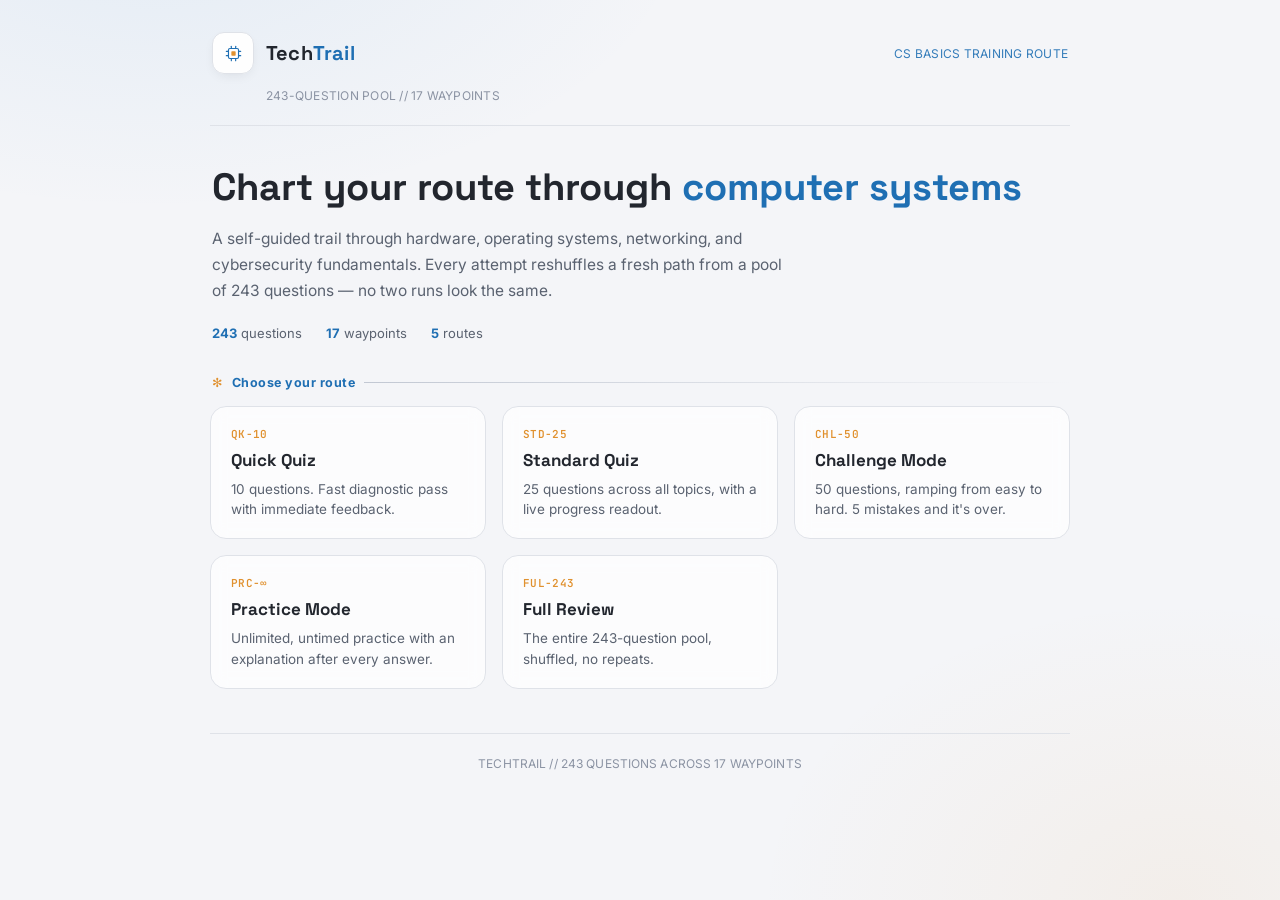
==== commit 93446ebb: "Update index.html.html" ====
--- a/index.html.html
+++ b/index.html.html
@@ -3,36 +3,36 @@
 <head>
 <meta charset="UTF-8">
 <meta name="viewport" content="width=device-width, initial-scale=1, viewport-fit=cover">
-<meta name="theme-color" content="#f6f2ea">
+<meta name="theme-color" content="#f4f5f8">
 <title>TechTrail — Computer Systems Basics</title>
-<link rel="icon" type="image/svg+xml" href="data:image/svg+xml,%3Csvg xmlns='http://www.w3.org/2000/svg' viewBox='0 0 32 32'%3E%3Crect width='32' height='32' rx='9' fill='%23eee6d6'/%3E%3Cpath d='M16 6 L25 11 V21 L16 26 L7 21 V11 Z' fill='none' stroke='%235c9080' stroke-width='1.4'/%3E%3Ccircle cx='16' cy='16' r='2.6' fill='%23d98a4a'/%3E%3C/svg%3E">
+<link rel="icon" type="image/svg+xml" href="data:image/svg+xml,%3Csvg xmlns='http://www.w3.org/2000/svg' viewBox='0 0 32 32'%3E%3Crect width='32' height='32' rx='9' fill='%23eef1f5'/%3E%3Crect x='9' y='9' width='14' height='14' rx='2' fill='none' stroke='%231f6fb3' stroke-width='1.6'/%3E%3Crect x='13' y='13' width='6' height='6' rx='1' fill='%23e0912f'/%3E%3Cline x1='13' y1='9' x2='13' y2='6' stroke='%231f6fb3' stroke-width='1.6' stroke-linecap='round'/%3E%3Cline x1='19' y1='9' x2='19' y2='6' stroke='%231f6fb3' stroke-width='1.6' stroke-linecap='round'/%3E%3Cline x1='13' y1='23' x2='13' y2='26' stroke='%231f6fb3' stroke-width='1.6' stroke-linecap='round'/%3E%3Cline x1='19' y1='23' x2='19' y2='26' stroke='%231f6fb3' stroke-width='1.6' stroke-linecap='round'/%3E%3Cline x1='9' y1='13' x2='6' y2='13' stroke='%231f6fb3' stroke-width='1.6' stroke-linecap='round'/%3E%3Cline x1='9' y1='19' x2='6' y2='19' stroke='%231f6fb3' stroke-width='1.6' stroke-linecap='round'/%3E%3Cline x1='23' y1='13' x2='26' y2='13' stroke='%231f6fb3' stroke-width='1.6' stroke-linecap='round'/%3E%3Cline x1='23' y1='19' x2='26' y2='19' stroke='%231f6fb3' stroke-width='1.6' stroke-linecap='round'/%3E%3C/svg%3E">
 <link rel="preconnect" href="https://fonts.googleapis.com">
 <link rel="preconnect" href="https://fonts.gstatic.com" crossorigin>
-<link href="https://fonts.googleapis.com/css2?family=Quicksand:wght@500;600;700&family=Nunito+Sans:wght@400;500;600;700&display=swap" rel="stylesheet">
+<link href="https://fonts.googleapis.com/css2?family=Space+Grotesk:wght@500;600;700&family=Inter:wght@400;500;600;700&family=JetBrains+Mono:wght@400;500;600;700&display=swap" rel="stylesheet">
 <style>
-/* ===== Tokens — relaxed, warm palette ===== */
+/* ===== Tokens — cool tech palette, blue / amber complements ===== */
 :root{
-  --bg:#f6f2ea;
-  --bg-soft:#f0ebe0;
+  --bg:#f4f5f8;
+  --bg-soft:#eceef2;
   --panel:rgba(255,255,255,0.72);
-  --panel-alt:rgba(255,255,255,0.92);
-  --border:#e4dccb;
-  --border-bright:#cdbfa0;
-  --text:#3d372e;
-  --text-dim:#756c5e;
-  --text-faint:#a49a87;
-  --accent:#5c9080;       /* soft sage */
-  --accent-hi:#3f7a68;
-  --accent-dim:#e3ede8;
-  --gold:#d98a4a;         /* warm apricot — secondary accent */
-  --gold-dim:#f6e3d1;
-  --danger:#c96a5c;
-  --danger-dim:#f5e0db;
+  --panel-alt:rgba(255,255,255,0.94);
+  --border:#dfe2e8;
+  --border-bright:#c2c8d3;
+  --text:#22262e;
+  --text-dim:#5a6270;
+  --text-faint:#8b93a3;
+  --accent:#3d8fd6;       /* tech blue */
+  --accent-hi:#1f6fb3;
+  --accent-dim:#e3eef8;
+  --gold:#e0912f;         /* amber — complementary secondary accent */
+  --gold-dim:#faecd9;
+  --danger:#d1483c;
+  --danger-dim:#fbe2df;
   --radius:16px;
   --radius-sm:12px;
-  --font-display:'Quicksand','Nunito Sans',system-ui,-apple-system,sans-serif;
-  --font-mono:'Nunito Sans',system-ui,-apple-system,sans-serif;
-  --font-body:'Nunito Sans',system-ui,-apple-system,sans-serif;
+  --font-display:'Space Grotesk','Inter',system-ui,-apple-system,sans-serif;
+  --font-mono:'JetBrains Mono',ui-monospace,SFMono-Regular,Menlo,Consolas,monospace;
+  --font-body:'Inter',system-ui,-apple-system,sans-serif;
 }
 
 *{box-sizing:border-box;}
@@ -40,8 +40,8 @@
 body{
   margin:0;
   background:
-    radial-gradient(ellipse 900px 500px at 12% -10%, rgba(92,144,128,0.08) 0%, transparent 60%),
-    radial-gradient(ellipse 700px 500px at 92% 100%, rgba(217,138,74,0.07) 0%, transparent 60%),
+    radial-gradient(ellipse 900px 500px at 12% -10%, rgba(61,143,214,0.09) 0%, transparent 60%),
+    radial-gradient(ellipse 700px 500px at 92% 100%, rgba(224,145,47,0.07) 0%, transparent 60%),
     var(--bg);
   color:var(--text);
   font-family:var(--font-body);
@@ -87,7 +87,7 @@
   border:1px solid var(--border);
   display:flex;align-items:center;justify-content:center;
   flex-shrink:0;
-  box-shadow:0 4px 14px -6px rgba(61,55,46,0.18);
+  box-shadow:0 4px 14px -6px rgba(34,38,46,0.14);
 }
 .brand-mark svg{display:block;width:23px;height:23px;}
 .brand-word{
@@ -198,7 +198,7 @@
   border-color:var(--accent);
   background:var(--panel-alt);
   transform:translateY(-2px);
-  box-shadow:0 12px 26px -18px rgba(61,55,46,0.35);
+  box-shadow:0 12px 26px -18px rgba(34,38,46,0.22);
 }
 .mode-card .mode-name{
   font-family:var(--font-display);
@@ -207,7 +207,7 @@
   letter-spacing:0;
 }
 .mode-card .mode-meta{
-  font-family:var(--font-body);
+  font-family:var(--font-mono);
   font-size:11px;
   color:var(--gold);
   font-weight:600;
@@ -227,7 +227,7 @@
   border:1px solid var(--border);
   border-radius:var(--radius);
   padding:26px;
-  box-shadow:0 16px 34px -28px rgba(61,55,46,0.4);
+  box-shadow:0 16px 34px -28px rgba(34,38,46,0.24);
 }
 .panel h2{
   font-family:var(--font-display);
@@ -261,7 +261,7 @@
 
 .primary-btn{
   background:var(--accent-hi);
-  color:#fbf8f2;
+  color:#f5f8fc;
   border:none;
   padding:13px 24px;
   border-radius:999px;
@@ -271,10 +271,10 @@
   letter-spacing:.01em;
   cursor:pointer;
   transition:filter .15s ease, transform .15s ease, box-shadow .15s ease;
-  box-shadow:0 8px 20px -8px rgba(63,122,104,0.55);
+  box-shadow:0 8px 20px -8px rgba(31,111,179,0.5);
   min-height:46px;
 }
-.primary-btn:hover{filter:brightness(1.06);transform:translateY(-1px);box-shadow:0 10px 24px -6px rgba(63,122,104,0.6);}
+.primary-btn:hover{filter:brightness(1.06);transform:translateY(-1px);box-shadow:0 10px 24px -6px rgba(31,111,179,0.55);}
 .primary-btn:disabled{opacity:.4;cursor:not-allowed;transform:none;box-shadow:none;}
 
 .ghost-btn{
@@ -293,6 +293,74 @@
 
 .btn-row{display:flex;gap:12px;flex-wrap:wrap;margin-top:6px;}
 
+/* ===== Modal (custom confirm — avoids blocked native dialogs) ===== */
+.modal-overlay{
+  position:fixed;inset:0;
+  background:rgba(20,23,28,0.45);
+  backdrop-filter:blur(2px);
+  display:flex;align-items:center;justify-content:center;
+  padding:20px;
+  z-index:100;
+  animation:fadein .15s ease both;
+}
+.modal-box{
+  background:var(--panel-alt);
+  border:1px solid var(--border);
+  border-radius:var(--radius);
+  padding:24px;
+  max-width:380px;
+  width:100%;
+  box-shadow:0 24px 48px -20px rgba(20,23,28,0.35);
+}
+.modal-title{
+  font-family:var(--font-display);
+  font-weight:700;
+  font-size:18px;
+  margin:0 0 10px;
+  color:var(--text);
+}
+.modal-body{
+  font-family:var(--font-body);
+  font-size:14px;
+  line-height:1.6;
+  color:var(--text-dim);
+  margin:0 0 20px;
+}
+.modal-actions{display:flex;gap:10px;justify-content:flex-end;flex-wrap:wrap;}
+.modal-actions .ghost-btn,.modal-actions .primary-btn{min-height:42px;padding:10px 18px;}
+.primary-btn.danger{
+  background:var(--danger);
+  box-shadow:0 8px 20px -8px rgba(209,72,60,0.55);
+}
+.primary-btn.danger:hover{filter:brightness(1.06);}
+
+/* ===== Quiz topbar / End Quiz control ===== */
+.quiz-topbar{
+  display:flex;
+  justify-content:flex-end;
+  margin-bottom:10px;
+}
+.end-btn{
+  background:transparent;
+  border:1px solid var(--border);
+  color:var(--text-faint);
+  padding:8px 14px;
+  border-radius:999px;
+  font-family:var(--font-mono);
+  font-size:12px;
+  font-weight:600;
+  letter-spacing:.02em;
+  cursor:pointer;
+  display:inline-flex;align-items:center;gap:6px;
+  transition:border-color .15s ease,color .15s ease,background .15s ease;
+  min-height:34px;
+}
+.end-btn:hover,.end-btn:focus-visible{
+  border-color:var(--danger);
+  color:var(--danger);
+  background:var(--danger-dim);
+}
+
 /* ===== Telemetry bar (now a calm stat strip) ===== */
 .telemetry{
   display:grid;
@@ -315,13 +383,14 @@
   margin-bottom:4px;
 }
 .telemetry .cell .v{
-  font-size:16px;
-  font-weight:700;
+  font-size:15px;
+  font-weight:600;
   color:var(--text);
   white-space:nowrap;
   overflow:hidden;
   text-overflow:ellipsis;
-  font-family:var(--font-display);
+  font-family:var(--font-mono);
+  letter-spacing:-0.01em;
 }
 .telemetry .cell .v.accent{color:var(--accent-hi);}
 .telemetry .cell .v.amber{color:var(--gold);}
@@ -350,7 +419,7 @@
   border:1px solid var(--border);
   border-radius:var(--radius);
   padding:26px 24px;
-  box-shadow:0 16px 34px -28px rgba(61,55,46,0.4);
+  box-shadow:0 16px 34px -28px rgba(34,38,46,0.24);
 }
 .q-meta{
   display:flex;gap:9px;align-items:center;flex-wrap:wrap;
@@ -411,12 +480,12 @@
   border-color:var(--accent);
   background:var(--accent-dim);
 }
-.choice-btn.correct .letter{background:var(--accent-hi);color:#fbf8f2;border-color:var(--accent-hi);}
+.choice-btn.correct .letter{background:var(--accent-hi);color:#f5f8fc;border-color:var(--accent-hi);}
 .choice-btn.incorrect{
   border-color:var(--danger);
   background:var(--danger-dim);
 }
-.choice-btn.incorrect .letter{background:var(--danger);color:#fdf6f5;border-color:var(--danger);}
+.choice-btn.incorrect .letter{background:var(--danger);color:#fdf3f2;border-color:var(--danger);}
 
 .feedback{
   margin-top:18px;
@@ -466,7 +535,7 @@
   pointer-events:none;
 }
 .rating-banner .pct{
-  font-family:var(--font-display);
+  font-family:var(--font-mono);
   font-size:52px;
   font-weight:700;
   color:var(--accent-hi);
@@ -490,7 +559,7 @@
 }
 .stat-cell{background:var(--panel);border:1px solid var(--border);border-radius:var(--radius-sm);padding:16px;}
 .stat-cell .k{font-family:var(--font-body);font-size:11px;letter-spacing:.02em;color:var(--text-faint);margin-bottom:6px;}
-.stat-cell .v{font-family:var(--font-display);font-size:20px;font-weight:700;color:var(--accent-hi);}
+.stat-cell .v{font-family:var(--font-mono);font-size:19px;font-weight:600;color:var(--accent-hi);}
 
 /* ===== Review ===== */
 .review-item{
@@ -541,6 +610,8 @@
   .btn-row{flex-direction:column;}
   .btn-row .primary-btn,.btn-row .ghost-btn{width:100%;}
   .q-footer .primary-btn{width:100%;}
+  .modal-actions{flex-direction:column-reverse;}
+  .modal-actions .ghost-btn,.modal-actions .primary-btn{width:100%;}
 }
 
 @media(max-width:420px){
@@ -4399,6 +4470,47 @@
   armTimer();
 }
 
+// Lets the player end the run early from mid-quiz. Whatever has been
+// answered so far still counts — results are computed from the same
+// score/correctCount/incorrectCount tallies as a normal finish.
+// Uses a custom modal instead of window.confirm(), since native browser
+// dialogs are blocked in sandboxed/embedded previews and would otherwise
+// make the button appear to do nothing.
+function confirmEndQuiz() {
+  const answered = state.correctCount + state.incorrectCount;
+  const msg = answered > 0
+    ? `You've answered ${answered} question${answered === 1 ? '' : 's'} so far. Your results will be based on those.`
+    : 'No questions have been answered yet — your results will be empty.';
+  showModal({
+    title: 'End quiz now?',
+    body: msg,
+    confirmLabel: 'End Quiz',
+    cancelLabel: 'Keep Playing',
+    onConfirm: finishQuiz,
+  });
+}
+
+function showModal({ title, body, confirmLabel, cancelLabel, onConfirm }) {
+  const overlay = el('div', { class: 'modal-overlay', role: 'presentation' });
+  const close = () => overlay.remove();
+  overlay.addEventListener('click', (e) => { if (e.target === overlay) close(); });
+
+  const box = el('div', { class: 'modal-box', role: 'alertdialog', 'aria-modal': 'true', 'aria-label': title }, [
+    el('h3', { class: 'modal-title' }, title),
+    el('p', { class: 'modal-body' }, body),
+    el('div', { class: 'modal-actions' }, [
+      el('button', { class: 'ghost-btn', onclick: close }, cancelLabel),
+      el('button', {
+        class: 'primary-btn danger',
+        onclick: () => { close(); onConfirm(); },
+      }, confirmLabel),
+    ]),
+  ]);
+  overlay.appendChild(box);
+  document.body.appendChild(overlay);
+  box.querySelector('.primary-btn')?.focus();
+}
+
 function finishQuiz() {
   stopTimer();
   state.endTime = Date.now();
@@ -4446,8 +4558,16 @@
 
 const TRAIL_MARK_SVG = `
 <svg viewBox="0 0 32 32" fill="none" xmlns="http://www.w3.org/2000/svg" aria-hidden="true">
-  <path d="M16 6 L25 11 V21 L16 26 L7 21 V11 Z" fill="none" stroke="#5c9080" stroke-width="1.4"/>
-  <circle cx="16" cy="16" r="2.6" fill="#d98a4a"/>
+  <rect x="9" y="9" width="14" height="14" rx="2" stroke="#1f6fb3" stroke-width="1.6"/>
+  <rect x="13" y="13" width="6" height="6" rx="1" fill="#e0912f"/>
+  <line x1="13" y1="9" x2="13" y2="6" stroke="#1f6fb3" stroke-width="1.6" stroke-linecap="round"/>
+  <line x1="19" y1="9" x2="19" y2="6" stroke="#1f6fb3" stroke-width="1.6" stroke-linecap="round"/>
+  <line x1="13" y1="23" x2="13" y2="26" stroke="#1f6fb3" stroke-width="1.6" stroke-linecap="round"/>
+  <line x1="19" y1="23" x2="19" y2="26" stroke="#1f6fb3" stroke-width="1.6" stroke-linecap="round"/>
+  <line x1="9" y1="13" x2="6" y2="13" stroke="#1f6fb3" stroke-width="1.6" stroke-linecap="round"/>
+  <line x1="9" y1="19" x2="6" y2="19" stroke="#1f6fb3" stroke-width="1.6" stroke-linecap="round"/>
+  <line x1="23" y1="13" x2="26" y2="13" stroke="#1f6fb3" stroke-width="1.6" stroke-linecap="round"/>
+  <line x1="23" y1="19" x2="26" y2="19" stroke="#1f6fb3" stroke-width="1.6" stroke-linecap="round"/>
 </svg>`;
 
 function renderBrandBar() {
@@ -4557,6 +4677,10 @@
 
   const totalLabel = state.mode === 'practice' ? '∞' : String(state.questions.length);
   const qNumLabel = `${state.index + 1} / ${totalLabel}`;
+
+  wrap.appendChild(el('div', { class: 'quiz-topbar' }, [
+    el('button', { class: 'end-btn', onclick: confirmEndQuiz, type: 'button' }, ['✕ ', 'End Quiz']),
+  ]));
 
   const telemetry = el('div', { class: 'telemetry' }, [
     telCell('Question', qNumLabel),
